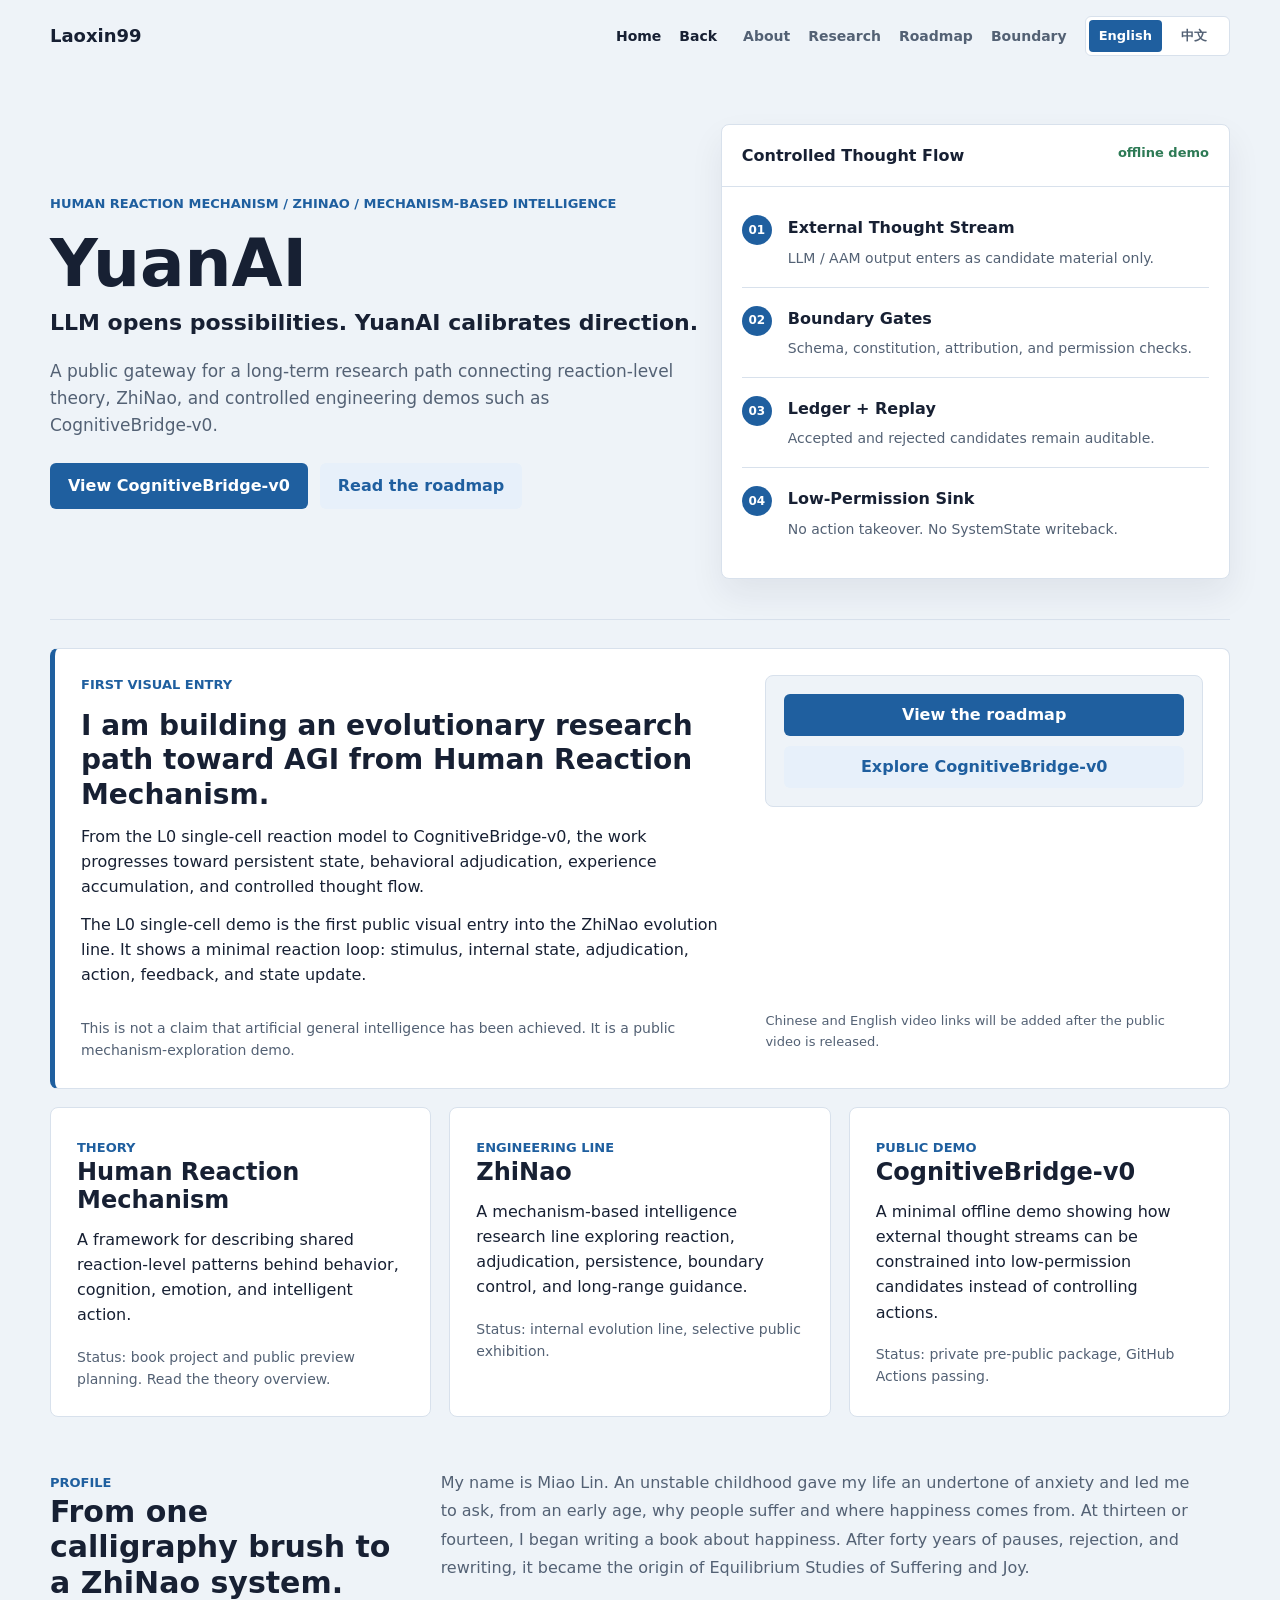
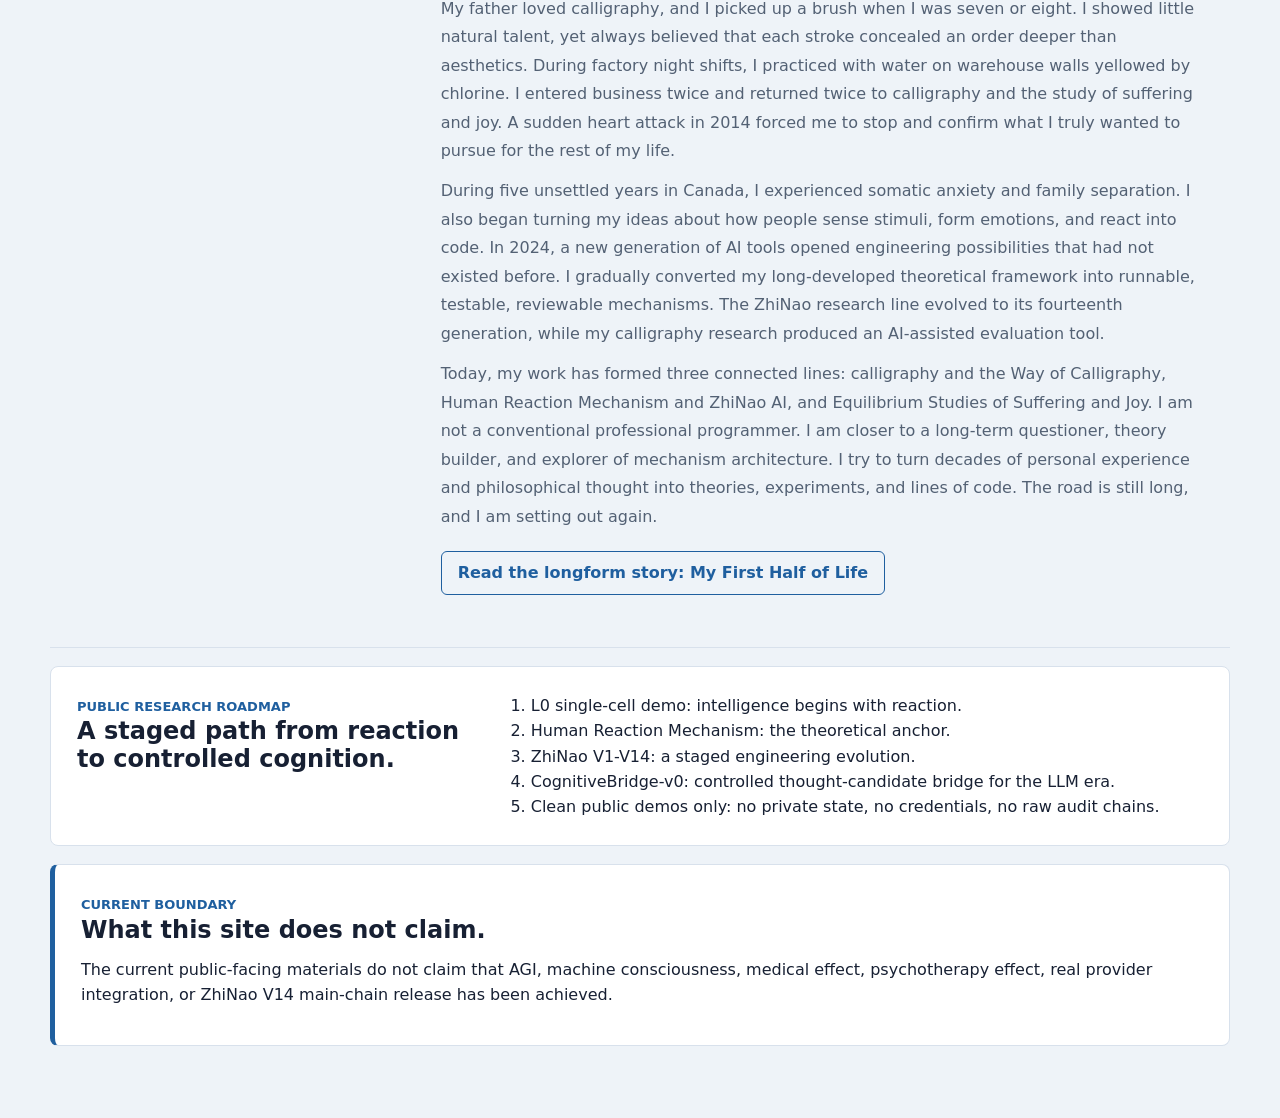
==== index.html @ a32c02a3 "Place home and back first in navigation" ====
<!doctype html>
<html lang="en">
<head>
  <meta charset="utf-8">
  <meta name="viewport" content="width=device-width, initial-scale=1">
  <title>Laoxin99 | Human Reaction Mechanism and ZhiNao</title>
  <meta name="description" content="A personal research gateway for Human Reaction Mechanism, ZhiNao, and mechanism-based intelligence.">
  <link rel="stylesheet" href="styles.css?v=20260803-3">
</head>
<body>
  <header class="site-header">
    <a class="brand" href="/">Laoxin99</a>
    <div class="header-tools">
      <div class="page-controls" aria-label="Page navigation">
        <a href="index.html">Home</a>
        <button type="button" onclick="if (history.length > 1) { history.back(); } else { location.href='index.html'; }">Back</button>
      </div>
      <nav aria-label="Primary navigation">
        <a href="#about">About</a>
        <a href="#research">Research</a>
        <a href="#roadmap">Roadmap</a>
        <a href="#boundary">Boundary</a>
      </nav>
      <div class="language-switch" aria-label="Language">
        <a href="index.html" lang="en" aria-current="true">English</a>
        <a href="index-zh.html" lang="zh-CN">中文</a>
      </div>
    </div>
  </header>

  <main>
    <section class="hero">
      <div class="hero-copy">
        <p class="eyebrow">Human Reaction Mechanism / ZhiNao / Mechanism-Based Intelligence</p>
        <h1 class="brand-title">YuanAI</h1>
        <p class="brand-tagline">LLM opens possibilities. YuanAI calibrates direction.</p>
        <p class="lead">
          A public gateway for a long-term research path connecting reaction-level theory,
          ZhiNao, and controlled engineering demos such as CognitiveBridge-v0.
        </p>
        <div class="actions">
          <a class="primary-action" href="https://github.com/laoxin99/cognitive-bridge-v0">View CognitiveBridge-v0</a>
          <a class="secondary-action" href="#roadmap">Read the roadmap</a>
        </div>
      </div>

      <aside class="trace-card" aria-label="Mechanism flow preview">
        <div class="trace-header">
          <span>Controlled Thought Flow</span>
          <span class="status-dot">offline demo</span>
        </div>
        <div class="flow">
          <div class="flow-item">
            <span class="step">01</span>
            <strong>External Thought Stream</strong>
            <p>LLM / AAM output enters as candidate material only.</p>
          </div>
          <div class="flow-item">
            <span class="step">02</span>
            <strong>Boundary Gates</strong>
            <p>Schema, constitution, attribution, and permission checks.</p>
          </div>
          <div class="flow-item">
            <span class="step">03</span>
            <strong>Ledger + Replay</strong>
            <p>Accepted and rejected candidates remain auditable.</p>
          </div>
          <div class="flow-item final">
            <span class="step">04</span>
            <strong>Low-Permission Sink</strong>
            <p>No action takeover. No SystemState writeback.</p>
          </div>
        </div>
      </aside>
    </section>

    <section id="research" class="research-grid" aria-label="Research areas">
      <article class="l0-entry">
        <span class="label">First Visual Entry</span>
        <h2>I am building an evolutionary research path toward AGI from Human Reaction Mechanism.</h2>
        <p>
          From the L0 single-cell reaction model to CognitiveBridge-v0, the work progresses
          toward persistent state, behavioral adjudication, experience accumulation, and controlled thought flow.
        </p>
        <p>
          The L0 single-cell demo is the first public visual entry into the ZhiNao evolution line.
          It shows a minimal reaction loop: stimulus, internal state, adjudication, action, feedback, and state update.
        </p>
        <p class="status">
          This is not a claim that artificial general intelligence has been achieved. It is a public mechanism-exploration demo.
        </p>
        <div class="mini-actions">
          <a href="#roadmap">View the roadmap</a>
          <a href="https://github.com/laoxin99/cognitive-bridge-v0">Explore CognitiveBridge-v0</a>
        </div>
        <p class="video-note">Chinese and English video links will be added after the public video is released.</p>
      </article>

      <article class="linked-panel">
        <a class="panel-link" href="human-reaction-mechanism.html" aria-label="Read more about Human Reaction Mechanism"></a>
        <span class="label">Theory</span>
        <h2>Human Reaction Mechanism</h2>
        <p>
          A framework for describing shared reaction-level patterns behind behavior,
          cognition, emotion, and intelligent action.
        </p>
        <p class="status">Status: book project and public preview planning. Read the theory overview.</p>
      </article>

      <article>
        <span class="label">Engineering Line</span>
        <h2>ZhiNao</h2>
        <p>
          A mechanism-based intelligence research line exploring reaction,
          adjudication, persistence, boundary control, and long-range guidance.
        </p>
        <p class="status">Status: internal evolution line, selective public exhibition.</p>
      </article>

      <article>
        <span class="label">Public Demo</span>
        <h2>CognitiveBridge-v0</h2>
        <p>
          A minimal offline demo showing how external thought streams can be constrained
          into low-permission candidates instead of controlling actions.
        </p>
        <p class="status">Status: private pre-public package, GitHub Actions passing.</p>
      </article>
    </section>

    <section id="about" class="about-section" aria-labelledby="about-title">
      <div class="about-heading">
        <span class="label">Profile</span>
        <h2 id="about-title">From one calligraphy brush to a ZhiNao system.</h2>
      </div>
      <div class="about-copy">
        <p>
          My name is Miao Lin. An unstable childhood gave my life an undertone of anxiety and led me to ask, from an early age, why people suffer and where happiness comes from. At thirteen or fourteen, I began writing a book about happiness. After forty years of pauses, rejection, and rewriting, it became the origin of Equilibrium Studies of Suffering and Joy.
        </p>
        <p>
          My father loved calligraphy, and I picked up a brush when I was seven or eight. I showed little natural talent, yet always believed that each stroke concealed an order deeper than aesthetics. During factory night shifts, I practiced with water on warehouse walls yellowed by chlorine. I entered business twice and returned twice to calligraphy and the study of suffering and joy. A sudden heart attack in 2014 forced me to stop and confirm what I truly wanted to pursue for the rest of my life.
        </p>
        <p>
          During five unsettled years in Canada, I experienced somatic anxiety and family separation. I also began turning my ideas about how people sense stimuli, form emotions, and react into code. In 2024, a new generation of AI tools opened engineering possibilities that had not existed before. I gradually converted my long-developed theoretical framework into runnable, testable, reviewable mechanisms. The ZhiNao research line evolved to its fourteenth generation, while my calligraphy research produced an AI-assisted evaluation tool.
        </p>
        <p>
          Today, my work has formed three connected lines: calligraphy and the Way of Calligraphy, Human Reaction Mechanism and ZhiNao AI, and Equilibrium Studies of Suffering and Joy. I am not a conventional professional programmer. I am closer to a long-term questioner, theory builder, and explorer of mechanism architecture. I try to turn decades of personal experience and philosophical thought into theories, experiments, and lines of code. The road is still long, and I am setting out again.
        </p>
        <a class="story-link" href="my-first-half-life.html">Read the longform story: My First Half of Life</a>
      </div>
    </section>

    <section id="roadmap" class="section-panel roadmap">
      <div>
        <span class="label">Public Research Roadmap</span>
        <h2>A staged path from reaction to controlled cognition.</h2>
      </div>
      <ol>
        <li>L0 single-cell demo: intelligence begins with reaction.</li>
        <li>Human Reaction Mechanism: the theoretical anchor.</li>
        <li>ZhiNao V1-V14: a staged engineering evolution.</li>
        <li>CognitiveBridge-v0: controlled thought-candidate bridge for the LLM era.</li>
        <li>Clean public demos only: no private state, no credentials, no raw audit chains.</li>
      </ol>
    </section>

    <section id="boundary" class="section-panel boundary">
      <span class="label">Current Boundary</span>
      <h2>What this site does not claim.</h2>
      <p>
        The current public-facing materials do not claim that AGI, machine consciousness,
        medical effect, psychotherapy effect, real provider integration, or ZhiNao V14
        main-chain release has been achieved.
      </p>
    </section>
  </main>
</body>
</html>
---- styles.css ----
:root {
  --ink: #172033;
  --muted: #536174;
  --soft: #eef3f8;
  --line: #d8e1ec;
  --panel: #ffffff;
  --accent: #1f5f9f;
  --accent-soft: #e7f0fa;
  --success: #2d7a55;
}

* {
  box-sizing: border-box;
}

body {
  margin: 0;
  font-family: Inter, ui-sans-serif, system-ui, -apple-system, BlinkMacSystemFont, "Segoe UI", sans-serif;
  color: var(--ink);
  background: var(--soft);
  line-height: 1.58;
  -webkit-font-smoothing: antialiased;
  text-rendering: optimizeLegibility;
}

a {
  color: inherit;
}

.site-header {
  width: min(1180px, calc(100% - 48px));
  min-height: 72px;
  margin: 0 auto;
  display: flex;
  align-items: center;
  justify-content: space-between;
  gap: 24px;
}

.brand {
  font-size: 18px;
  font-weight: 800;
  color: var(--ink);
  text-decoration: none;
}

nav {
  display: flex;
  align-items: center;
  gap: 18px;
}

nav a {
  color: var(--muted);
  font-size: 14px;
  font-weight: 700;
  text-decoration: none;
}

.header-tools {
  display: flex;
  align-items: center;
  gap: 18px;
}

.language-switch {
  display: inline-flex;
  align-items: center;
  padding: 3px;
  border: 1px solid var(--line);
  border-radius: 6px;
  background: var(--panel);
}

.language-switch a {
  min-width: 64px;
  padding: 6px 10px;
  border-radius: 4px;
  color: var(--muted);
  font-size: 13px;
  font-weight: 800;
  text-align: center;
  text-decoration: none;
}

.language-switch a[aria-current="true"] {
  color: #ffffff;
  background: var(--accent);
}

.page-controls {
  display: inline-flex;
  align-items: center;
  gap: 2px;
  white-space: nowrap;
}

.page-controls a,
.page-controls button {
  appearance: none;
  padding: 6px 8px;
  border: 0;
  border-radius: 4px;
  color: var(--ink);
  background: transparent;
  font: inherit;
  font-size: 14px;
  font-weight: 800;
  line-height: 1.2;
  text-decoration: none;
  cursor: pointer;
}

.page-controls a:hover,
.page-controls button:hover {
  color: var(--accent);
  background: var(--accent-soft);
}

main {
  width: min(1180px, calc(100% - 48px));
  margin: 0 auto;
  padding: 28px 0 72px;
}

.hero {
  display: grid;
  grid-template-columns: minmax(0, 0.96fr) minmax(360px, 0.78fr);
  gap: 44px;
  align-items: center;
  min-height: 430px;
  padding: 24px 0 40px;
  border-bottom: 1px solid var(--line);
}

.eyebrow,
.label {
  margin: 0 0 14px;
  color: var(--accent);
  font-size: 13px;
  font-weight: 800;
  letter-spacing: 0;
  text-transform: uppercase;
}

h1 {
  max-width: 620px;
  margin: 0;
  font-size: clamp(34px, 3.8vw, 44px);
  line-height: 1.12;
  letter-spacing: 0;
  font-weight: 760;
}

.brand-title {
  max-width: none;
  font-size: 66px;
  line-height: 1.06;
}

.brand-tagline {
  margin: 10px 0 0;
  color: var(--ink);
  font-size: 22px;
  font-weight: 800;
  line-height: 1.35;
  white-space: nowrap;
}

.lead {
  max-width: 640px;
  margin: 20px 0 0;
  color: var(--muted);
  font-size: 17px;
}

.actions {
  display: flex;
  flex-wrap: wrap;
  gap: 12px;
  margin-top: 24px;
}

.actions a {
  display: inline-flex;
  align-items: center;
  justify-content: center;
  min-height: 46px;
  padding: 0 18px;
  border-radius: 6px;
  font-weight: 800;
  text-decoration: none;
}

.primary-action {
  color: #ffffff;
  background: var(--accent);
}

.secondary-action {
  color: var(--accent);
  background: var(--accent-soft);
}

.trace-card {
  background: var(--panel);
  border: 1px solid var(--line);
  border-radius: 8px;
  box-shadow: 0 16px 34px rgba(23, 32, 51, 0.07);
  overflow: hidden;
}

.trace-header {
  display: flex;
  justify-content: space-between;
  gap: 16px;
  padding: 18px 20px;
  border-bottom: 1px solid var(--line);
  color: var(--ink);
  font-weight: 800;
}

.status-dot {
  color: var(--success);
  font-size: 13px;
  font-weight: 800;
}

.flow {
  padding: 10px 20px 20px;
}

.flow-item {
  position: relative;
  padding: 18px 0 18px 46px;
  border-bottom: 1px solid var(--line);
}

.flow-item.final {
  border-bottom: 0;
}

.step {
  position: absolute;
  left: 0;
  top: 18px;
  width: 30px;
  height: 30px;
  display: inline-flex;
  align-items: center;
  justify-content: center;
  border-radius: 50%;
  color: #ffffff;
  background: var(--accent);
  font-size: 12px;
  font-weight: 900;
}

.flow strong {
  display: block;
  font-size: 16px;
}

.flow p {
  margin: 6px 0 0;
  color: var(--muted);
  font-size: 14px;
}

.research-grid {
  display: grid;
  grid-template-columns: repeat(3, minmax(0, 1fr));
  gap: 18px;
  margin-top: 28px;
}

article,
.section-panel {
  position: relative;
  background: var(--panel);
  border: 1px solid var(--line);
  border-radius: 8px;
  padding: 26px;
}

.l0-entry {
  grid-column: 1 / -1;
  display: grid;
  grid-template-columns: minmax(0, 1.2fr) minmax(260px, 0.8fr);
  column-gap: 28px;
  align-items: start;
  border-left: 5px solid var(--accent);
}

.l0-entry h2 {
  max-width: 700px;
  font-size: clamp(23px, 2.2vw, 28px);
  line-height: 1.22;
}

.l0-entry p {
  max-width: 720px;
}

.l0-entry .status {
  grid-column: 1;
}

.mini-actions {
  grid-column: 2;
  grid-row: 1 / span 3;
  display: flex;
  flex-direction: column;
  gap: 10px;
  padding: 18px;
  border: 1px solid var(--line);
  border-radius: 8px;
  background: var(--soft);
}

.mini-actions a {
  display: inline-flex;
  align-items: center;
  justify-content: center;
  min-height: 42px;
  padding: 0 14px;
  border-radius: 6px;
  color: #ffffff;
  background: var(--accent);
  font-weight: 800;
  text-decoration: none;
}

.mini-actions a + a {
  color: var(--accent);
  background: var(--accent-soft);
}

.video-note {
  grid-column: 2;
  margin: 12px 0 0;
  color: var(--muted);
  font-size: 13px;
}

.linked-panel {
  transition: border-color 160ms ease, transform 160ms ease, box-shadow 160ms ease;
}

.linked-panel:hover {
  border-color: rgba(31, 95, 159, 0.44);
  box-shadow: 0 12px 28px rgba(23, 32, 51, 0.08);
  transform: translateY(-2px);
}

.panel-link {
  position: absolute;
  inset: 0;
  border-radius: 8px;
  text-decoration: none;
}

h2 {
  margin: 0 0 12px;
  font-size: 24px;
  line-height: 1.16;
  letter-spacing: 0;
  font-weight: 760;
}

p {
  margin: 0 0 12px;
}

.status {
  margin: 18px 0 0;
  color: var(--muted);
  font-size: 14px;
}

.section-panel {
  margin-top: 18px;
}

.roadmap {
  display: grid;
  grid-template-columns: minmax(260px, 0.74fr) minmax(0, 1.26fr);
  gap: 24px;
  align-items: start;
}

ol {
  margin: 0;
  padding-left: 22px;
}

.boundary {
  border-left: 5px solid var(--accent);
}

.detail-hero {
  max-width: 880px;
  padding: 58px 0 40px;
  border-bottom: 1px solid var(--line);
}

.split-detail {
  max-width: none;
  display: grid;
  grid-template-columns: minmax(0, 1fr) minmax(320px, 0.48fr);
  gap: 28px;
  align-items: end;
}

.detail-hero h1 {
  font-size: clamp(34px, 4vw, 48px);
  line-height: 1.08;
}

.publication-card {
  background: var(--panel);
  border: 1px solid var(--line);
  border-radius: 8px;
  padding: 24px;
  box-shadow: 0 16px 34px rgba(23, 32, 51, 0.07);
}

.publication-card p {
  color: var(--muted);
}

.publication-card p:last-child {
  margin-bottom: 0;
}

.detail-layout {
  display: grid;
  grid-template-columns: minmax(0, 1fr) minmax(300px, 0.62fr);
  gap: 18px;
  margin-top: 28px;
}

.detail-layout > .section-panel:first-child {
  grid-column: 1 / -1;
}

.detail-layout.compact > .section-panel:first-child {
  grid-column: auto;
}

.clean-list {
  margin: 0;
  padding-left: 20px;
}

.clean-list li + li {
  margin-top: 8px;
}

.theorem-strip,
.book-structure {
  margin-top: 18px;
}

.thesis-grid {
  display: grid;
  grid-template-columns: repeat(4, minmax(0, 1fr));
  gap: 16px;
}

.thesis-grid h3 {
  margin: 0 0 8px;
  font-size: 18px;
  line-height: 1.22;
}

.thesis-grid p {
  color: var(--muted);
  font-size: 14px;
}

.structure-list {
  display: grid;
  grid-template-columns: repeat(5, minmax(0, 1fr));
  gap: 12px;
  padding: 0;
  list-style: none;
  counter-reset: structure;
}

.structure-list li {
  min-height: 170px;
  padding: 18px;
  border: 1px solid var(--line);
  border-radius: 8px;
  background: var(--soft);
  counter-increment: structure;
}

.structure-list li::before {
  content: "0" counter(structure);
  display: inline-flex;
  align-items: center;
  justify-content: center;
  width: 32px;
  height: 32px;
  margin-bottom: 12px;
  border-radius: 50%;
  color: #ffffff;
  background: var(--accent);
  font-size: 12px;
  font-weight: 900;
}

.structure-list strong {
  display: block;
  margin-bottom: 6px;
}

.toc-preview {
  margin-top: 18px;
}

.toc-preview details {
  border-top: 1px solid var(--line);
  padding: 14px 0;
}

.toc-preview details:first-of-type {
  margin-top: 14px;
}

.toc-preview summary {
  cursor: pointer;
  color: var(--ink);
  font-weight: 850;
}

.toc-list {
  margin: 12px 0 0;
  padding-left: 22px;
  color: var(--muted);
}

.toc-list li + li {
  margin-top: 6px;
}

.toc-note {
  display: block;
  margin-top: 4px;
  color: var(--muted);
  font-size: 14px;
  line-height: 1.48;
}

.link-strip {
  display: flex;
  align-items: center;
  justify-content: space-between;
  gap: 20px;
}

.link-actions {
  display: flex;
  flex-wrap: wrap;
  gap: 12px;
}

@media (max-width: 900px) {
  .site-header {
    width: min(100% - 28px, 1180px);
  }

  nav {
    display: none;
  }

  .header-tools {
    gap: 8px;
  }

  .language-switch a {
    min-width: 54px;
    padding: 6px 8px;
  }

  main {
    width: min(100% - 28px, 1180px);
    padding: 16px 0 42px;
  }

  .hero,
  .roadmap {
    grid-template-columns: 1fr;
  }

  .hero {
    min-height: auto;
    gap: 24px;
    padding-top: 18px;
  }

  h1 {
    font-size: 34px;
  }

  .brand-title {
    font-size: 48px;
  }

  .brand-tagline {
    font-size: 13px;
  }

  .lead {
    font-size: 16px;
  }

  .research-grid {
    grid-template-columns: 1fr;
  }

  .l0-entry {
    grid-template-columns: 1fr;
  }

  .l0-entry .status,
  .mini-actions,
  .video-note {
    grid-column: auto;
    grid-row: auto;
  }

  .split-detail,
  .thesis-grid,
  .structure-list {
    grid-template-columns: 1fr;
  }

  .structure-list li {
    min-height: auto;
  }

  .detail-hero {
    padding: 32px 0 34px;
  }

  .detail-layout,
  .link-strip {
    grid-template-columns: 1fr;
    display: grid;
  }
}

/* Personal introduction and longform */
.about-section {
  display: grid;
  grid-template-columns: minmax(240px, 0.62fr) minmax(0, 1.38fr);
  gap: 36px;
  padding: 52px 0;
  border-bottom: 1px solid var(--line);
}

.about-heading h2 {
  max-width: 360px;
  font-size: 30px;
  line-height: 1.18;
}

.about-copy {
  max-width: 760px;
}

.about-copy p {
  color: var(--muted);
  font-size: 16px;
  line-height: 1.78;
}

.story-link {
  display: inline-flex;
  align-items: center;
  min-height: 44px;
  margin-top: 8px;
  padding: 0 16px;
  border: 1px solid var(--accent);
  border-radius: 6px;
  color: var(--accent);
  font-weight: 800;
  text-decoration: none;
}

.story-link:hover {
  color: #ffffff;
  background: var(--accent);
}

.story-page {
  width: min(100% - 48px, 1180px);
}

.story-hero {
  max-width: 860px;
  padding: 58px 0 36px;
  border-bottom: 1px solid var(--line);
}

.story-hero h1 {
  max-width: 760px;
  font-size: clamp(34px, 4.2vw, 48px);
  line-height: 1.08;
}

.story-intro {
  margin-top: 22px;
  color: var(--muted);
  font-size: 18px;
}

.longform {
  max-width: 780px;
  margin: 0 auto;
  padding: 54px 0 80px;
  border: 0;
  border-radius: 0;
  background: transparent;
}

.longform section + section {
  margin-top: 52px;
  padding-top: 48px;
  border-top: 1px solid var(--line);
}

.longform h2 {
  margin-bottom: 22px;
  font-size: 30px;
  line-height: 1.22;
}

.longform h3 {
  margin: 34px 0 14px;
  font-size: 21px;
}

.longform p {
  margin-bottom: 18px;
  font-family: "Noto Serif SC", "Songti SC", SimSun, serif;
  font-size: 18px;
  line-height: 1.95;
}

.longform blockquote {
  margin: 28px 0;
  padding: 18px 22px;
  border-left: 4px solid var(--accent);
  background: var(--accent-soft);
}

.longform blockquote p {
  margin: 0;
  font-family: inherit;
  font-weight: 800;
}

.question-lines {
  margin: 26px 0;
  padding: 22px;
  border: 1px solid var(--line);
  border-radius: 8px;
  background: var(--panel);
}

.question-lines p {
  margin: 0;
  font-family: inherit;
  font-weight: 800;
}

.question-lines p + p {
  margin-top: 6px;
}

@media (max-width: 900px) {
  .about-section {
    grid-template-columns: 1fr;
    gap: 22px;
    padding: 42px 0;
  }

  .about-heading h2 {
    font-size: 27px;
  }

  .about-copy p {
    font-size: 16px;
  }

  .story-page {
    width: min(100% - 28px, 1180px);
  }

  .story-hero {
    padding: 38px 0 28px;
  }

  .story-hero h1 {
    font-size: 34px;
  }

  .longform {
    padding: 36px 0 56px;
  }

  .longform section + section {
    margin-top: 38px;
    padding-top: 36px;
  }

  .longform h2 {
    font-size: 26px;
  }

  .longform p {
    font-size: 17px;
    line-height: 1.88;
  }
}
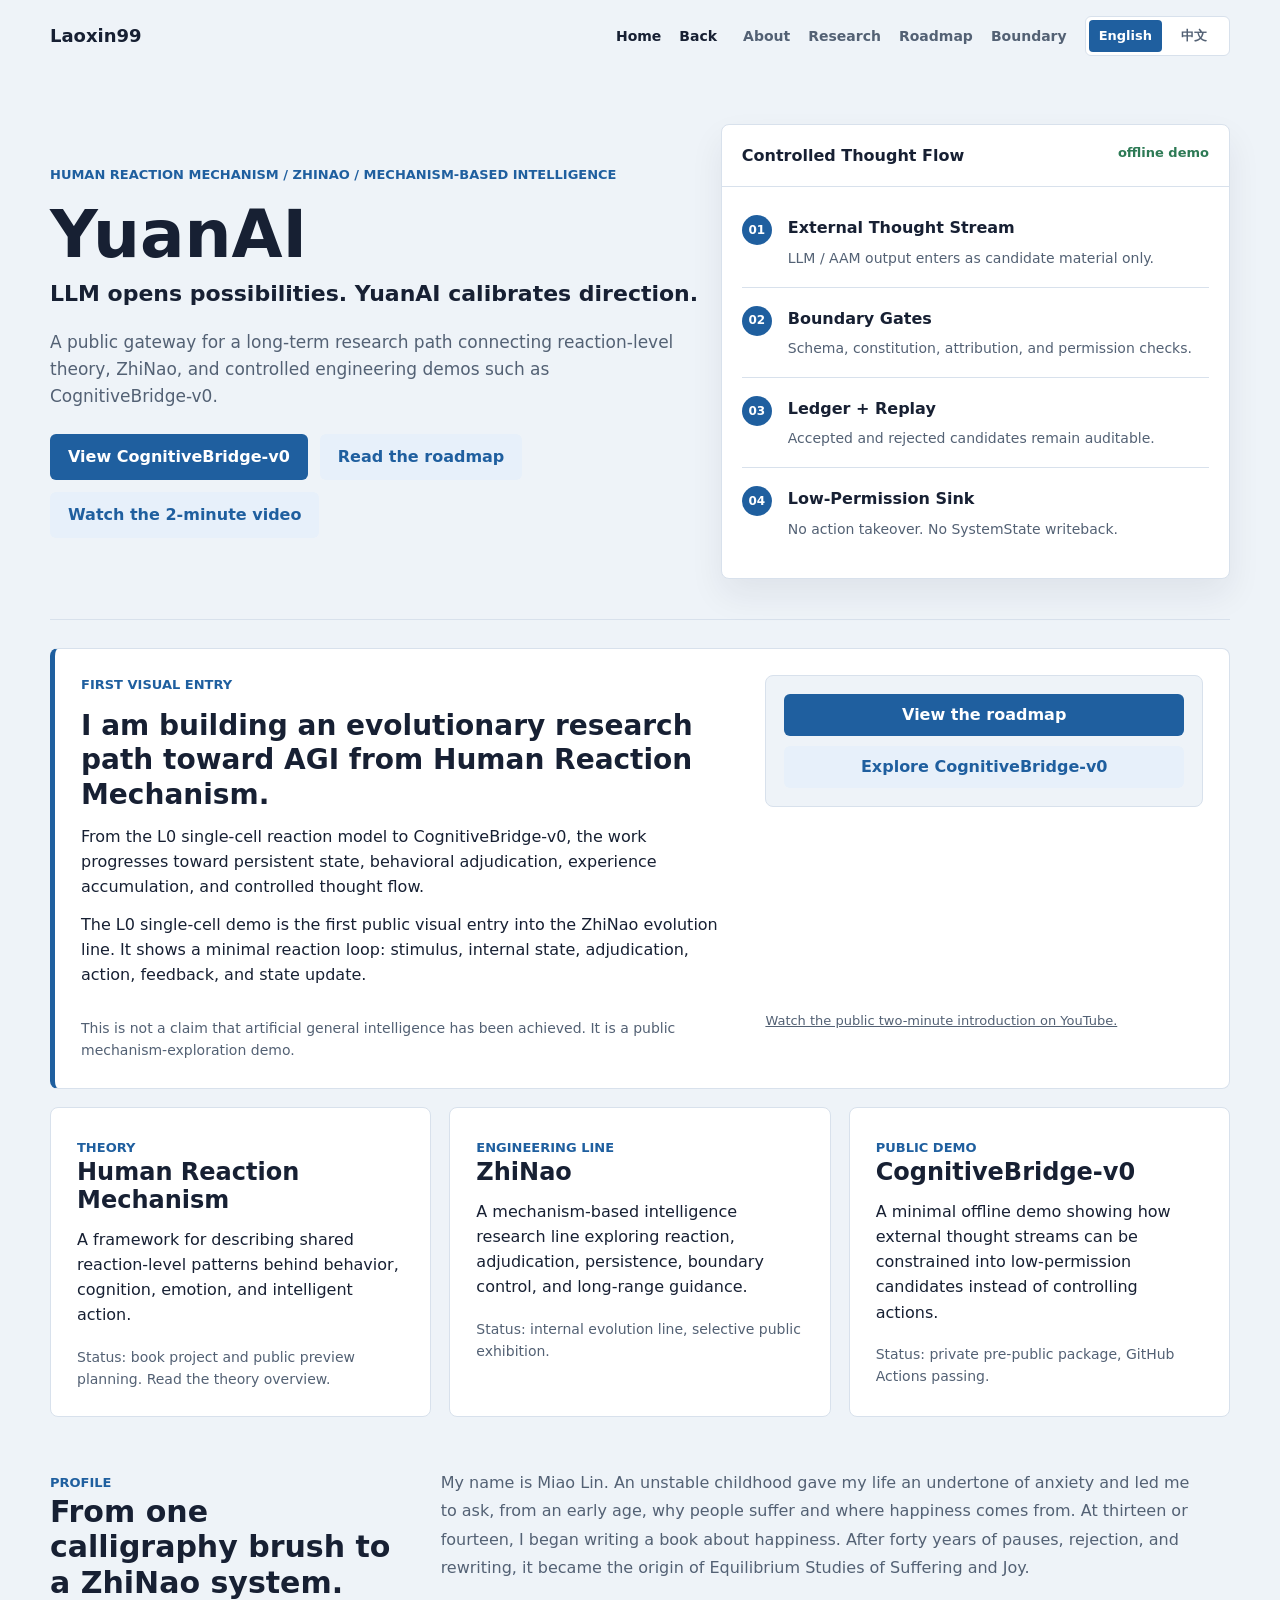
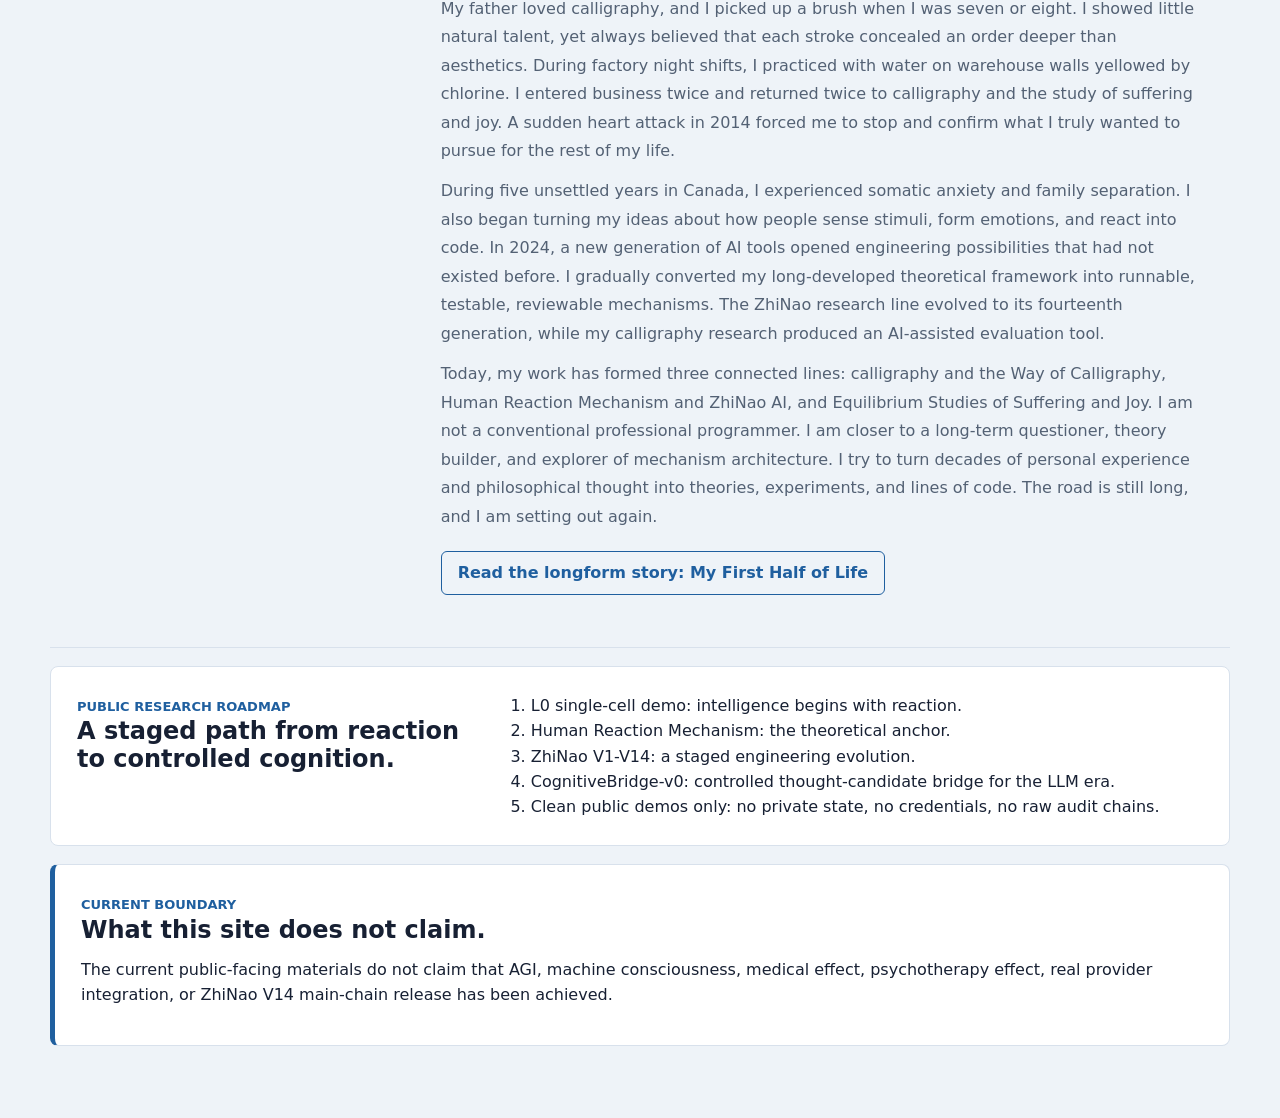
==== commit a2173c6a: "Add YouTube video entry to English homepage" ====
--- a/index.html
+++ b/index.html
@@ -38,10 +38,11 @@
           A public gateway for a long-term research path connecting reaction-level theory,
           ZhiNao, and controlled engineering demos such as CognitiveBridge-v0.
         </p>
-        <div class="actions">
-          <a class="primary-action" href="https://github.com/laoxin99/cognitive-bridge-v0">View CognitiveBridge-v0</a>
-          <a class="secondary-action" href="#roadmap">Read the roadmap</a>
-        </div>
+        <div class="actions">
+          <a class="primary-action" href="https://github.com/laoxin99/cognitive-bridge-v0-public">View CognitiveBridge-v0</a>
+          <a class="secondary-action" href="#roadmap">Read the roadmap</a>
+          <a class="secondary-action" href="https://youtu.be/4LL3pKtgA4Q" target="_blank" rel="noopener">Watch the 2-minute video</a>
+        </div>
       </div>
 
       <aside class="trace-card" aria-label="Mechanism flow preview">
@@ -91,9 +92,9 @@
         </p>
         <div class="mini-actions">
           <a href="#roadmap">View the roadmap</a>
-          <a href="https://github.com/laoxin99/cognitive-bridge-v0">Explore CognitiveBridge-v0</a>
+          <a href="https://github.com/laoxin99/cognitive-bridge-v0-public">Explore CognitiveBridge-v0</a>
         </div>
-        <p class="video-note">Chinese and English video links will be added after the public video is released.</p>
+        <p class="video-note"><a href="https://youtu.be/4LL3pKtgA4Q" target="_blank" rel="noopener">Watch the public two-minute introduction on YouTube.</a></p>
       </article>
 
       <article class="linked-panel">
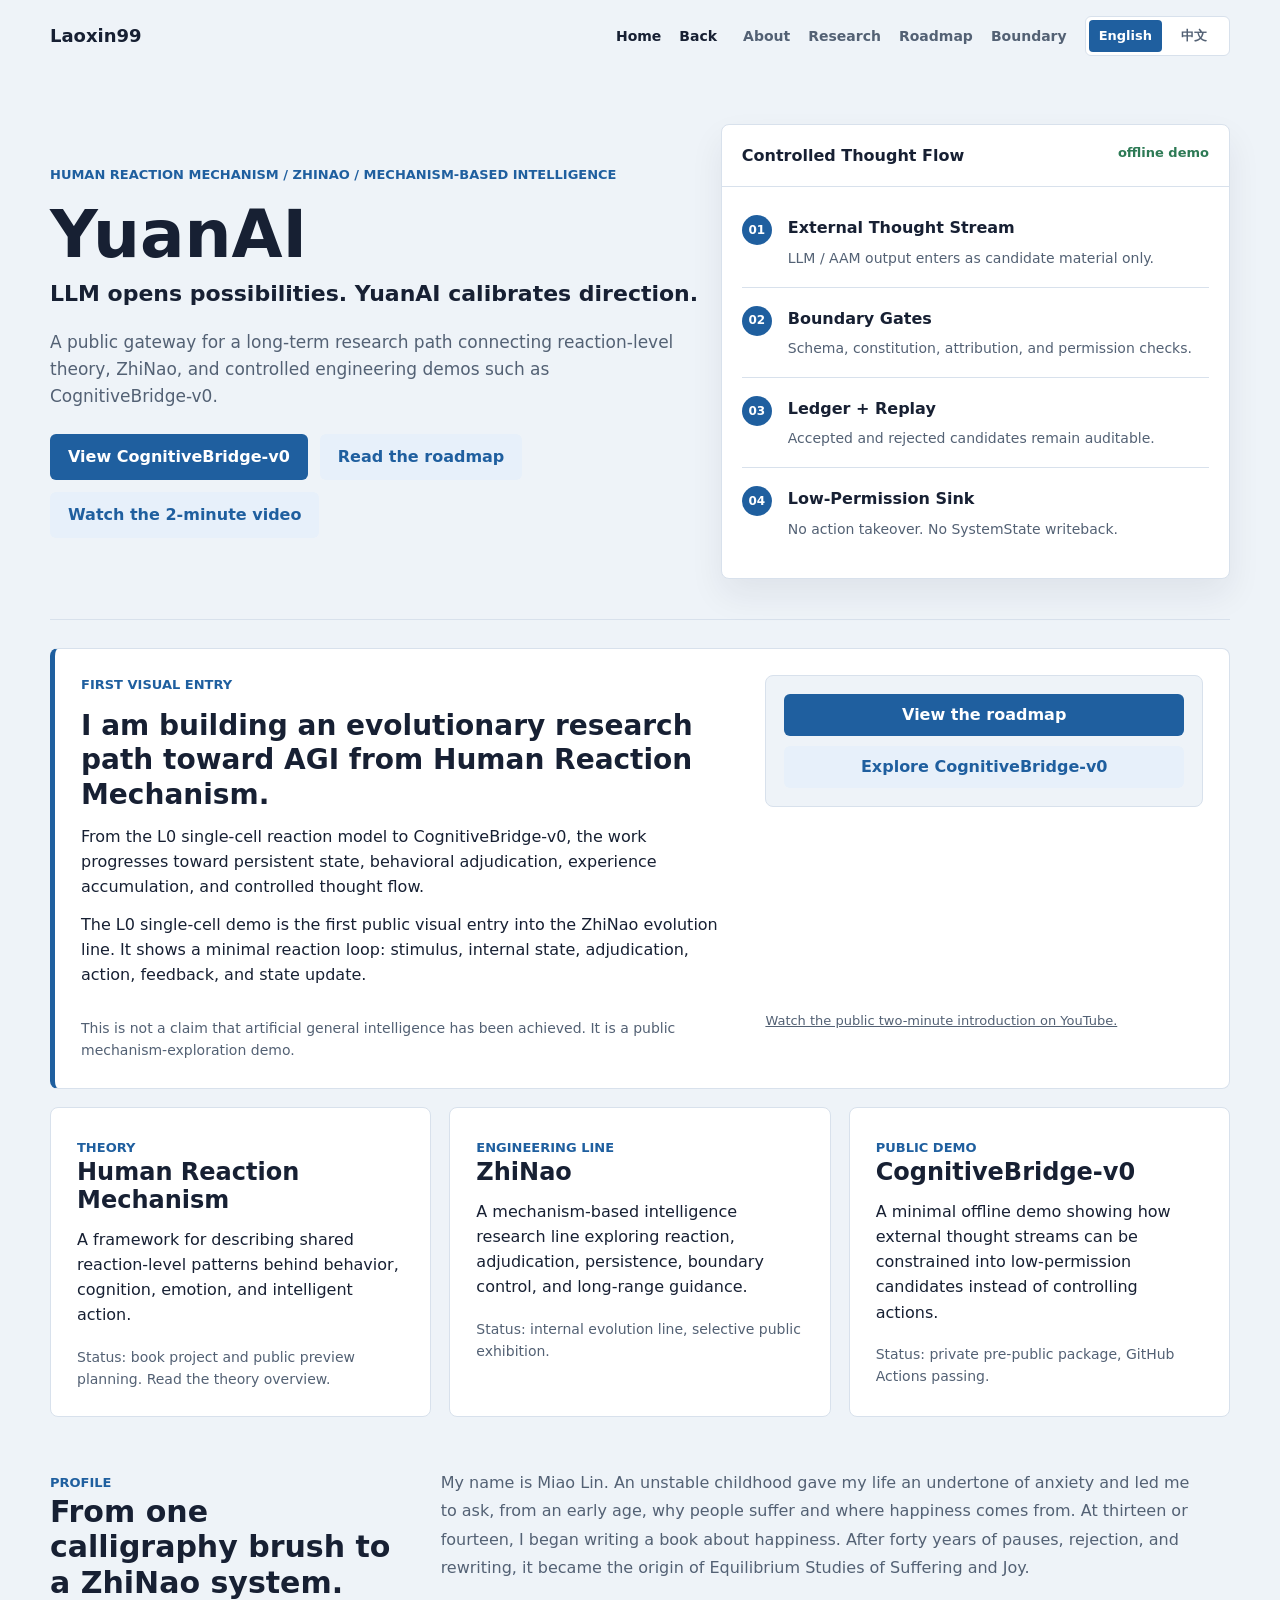
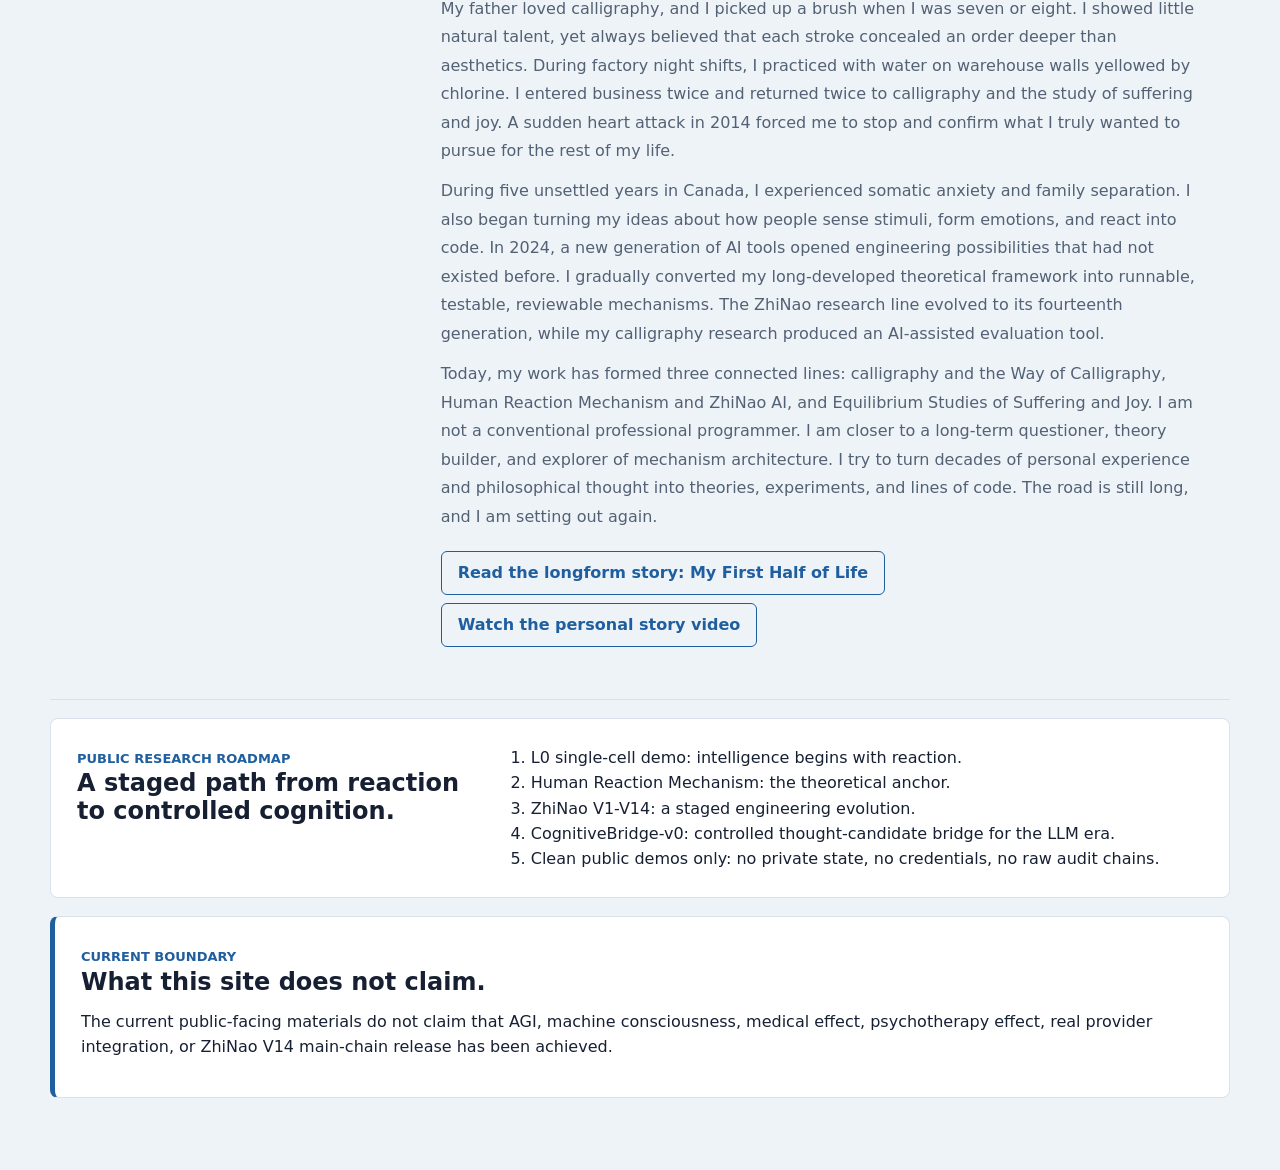
==== commit ce338da5: "Add personal story video to English homepage profile" ====
--- a/index.html
+++ b/index.html
@@ -146,9 +146,10 @@
         </p>
         <p>
           Today, my work has formed three connected lines: calligraphy and the Way of Calligraphy, Human Reaction Mechanism and ZhiNao AI, and Equilibrium Studies of Suffering and Joy. I am not a conventional professional programmer. I am closer to a long-term questioner, theory builder, and explorer of mechanism architecture. I try to turn decades of personal experience and philosophical thought into theories, experiments, and lines of code. The road is still long, and I am setting out again.
-        </p>
+        </p>
         <a class="story-link" href="my-first-half-life.html">Read the longform story: My First Half of Life</a>
-      </div>
+        <a class="story-link" href="https://youtu.be/RFLoA1-r97s" target="_blank" rel="noopener">Watch the personal story video</a>
+      </div>
     </section>
 
     <section id="roadmap" class="section-panel roadmap">
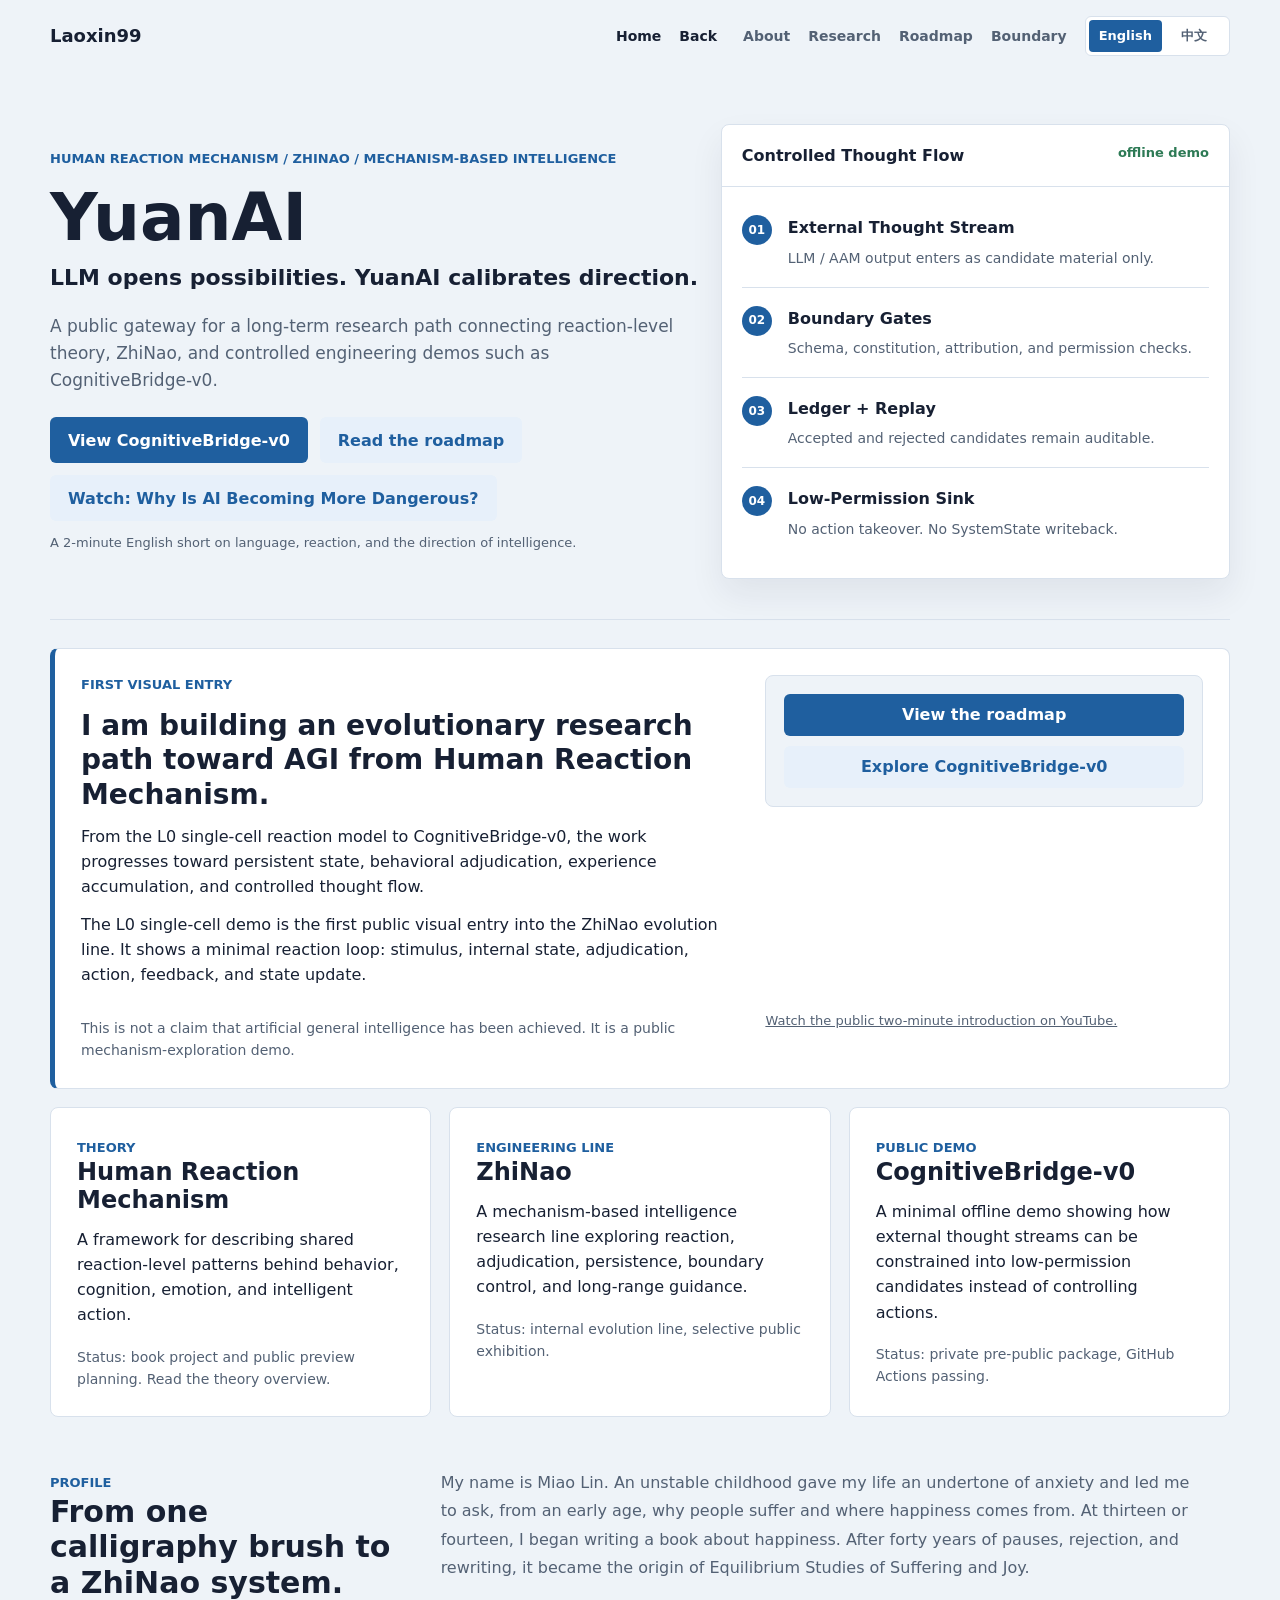
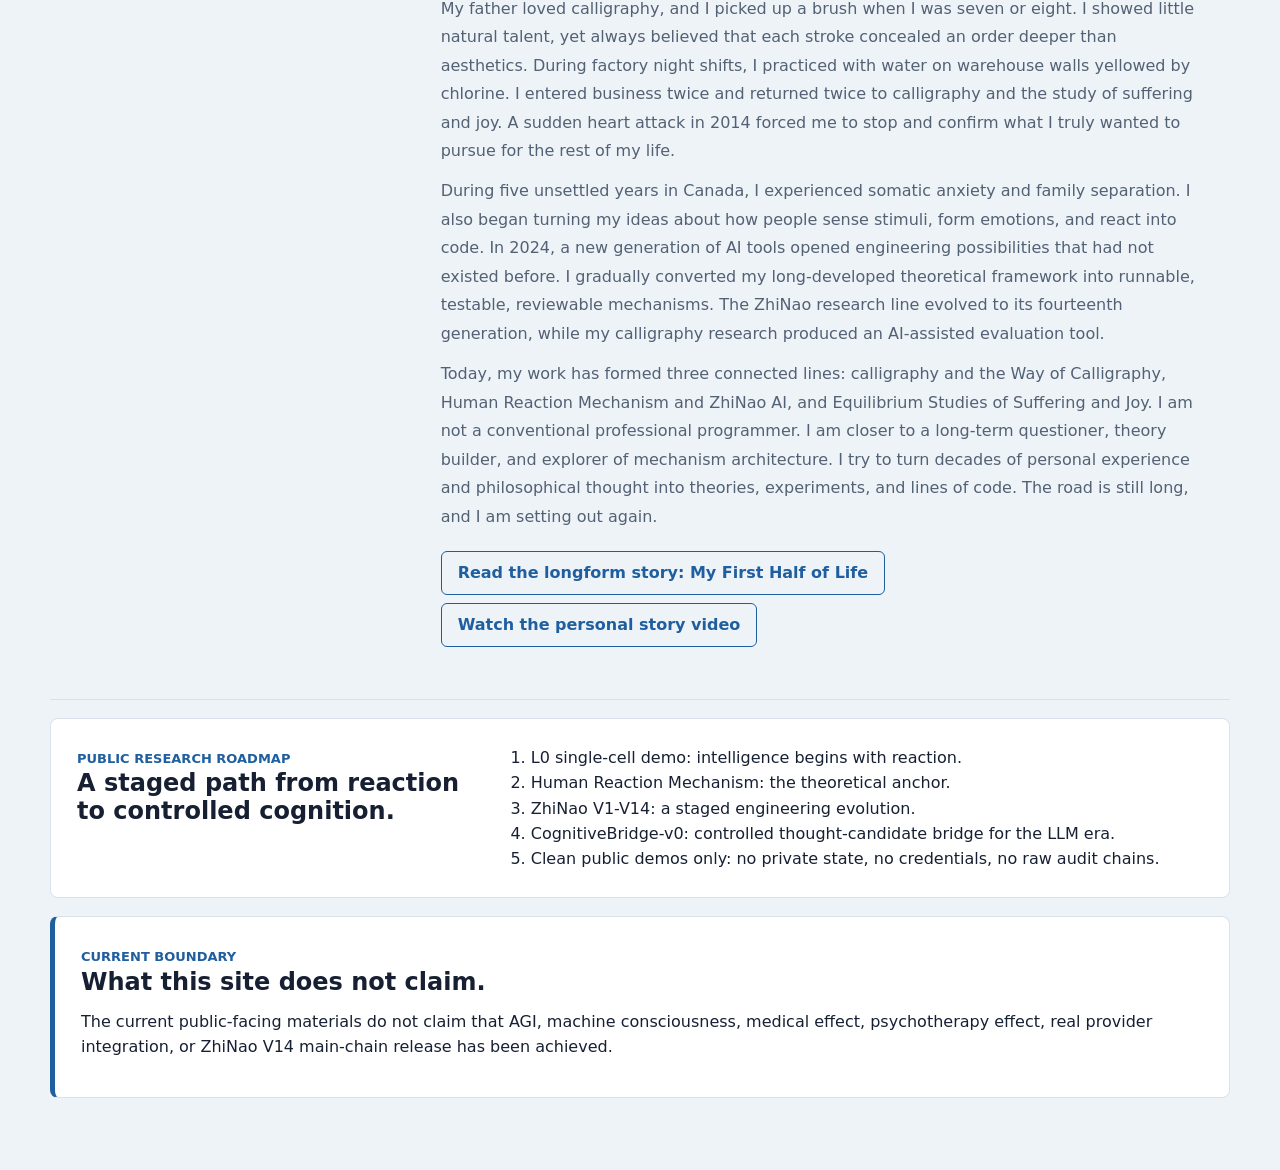
==== commit c9ecc2aa: "Clarify English homepage intro video entry" ====
--- a/index.html
+++ b/index.html
@@ -41,9 +41,10 @@
         <div class="actions">
           <a class="primary-action" href="https://github.com/laoxin99/cognitive-bridge-v0-public">View CognitiveBridge-v0</a>
           <a class="secondary-action" href="#roadmap">Read the roadmap</a>
-          <a class="secondary-action" href="https://youtu.be/4LL3pKtgA4Q" target="_blank" rel="noopener">Watch the 2-minute video</a>
+          <a class="secondary-action" href="https://youtu.be/4LL3pKtgA4Q" target="_blank" rel="noopener">Watch: Why Is AI Becoming More Dangerous?</a>
         </div>
-      </div>
+        <p class="video-note">A 2-minute English short on language, reaction, and the direction of intelligence.</p>
+      </div>
 
       <aside class="trace-card" aria-label="Mechanism flow preview">
         <div class="trace-header">
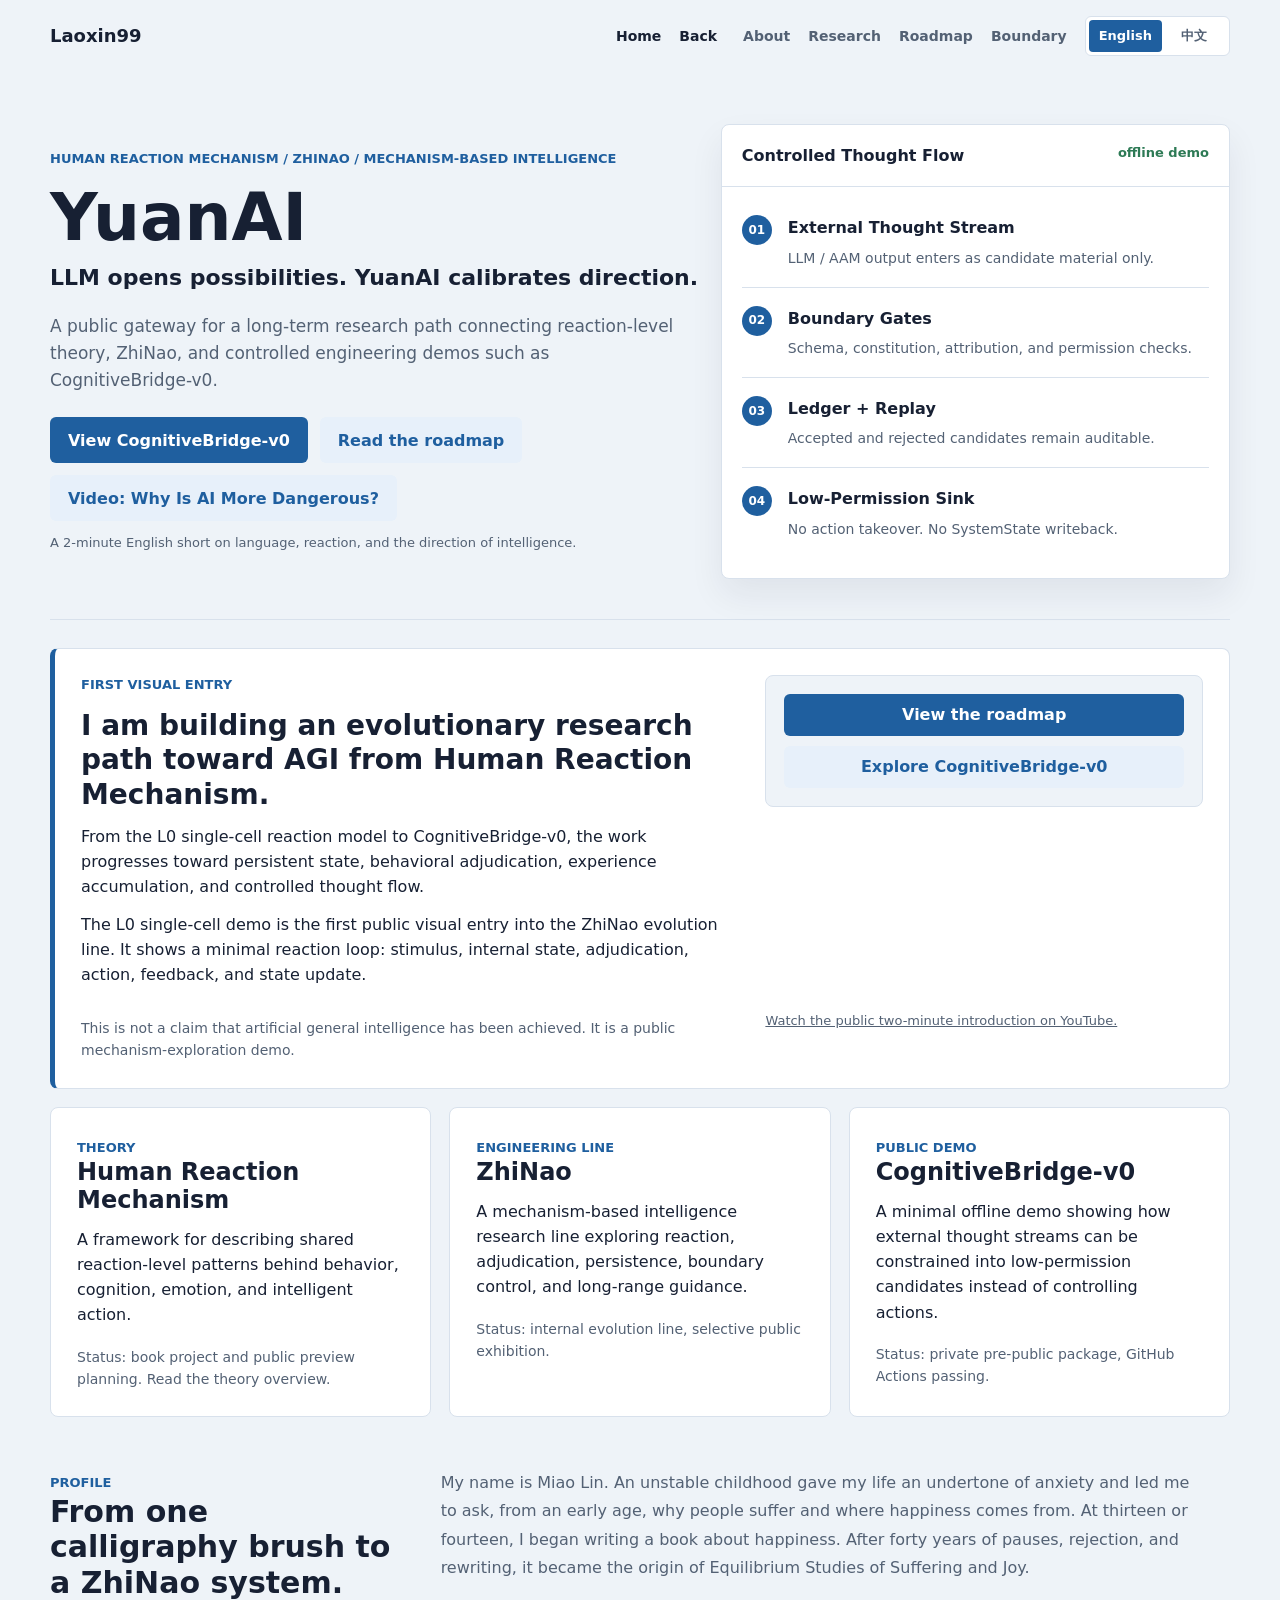
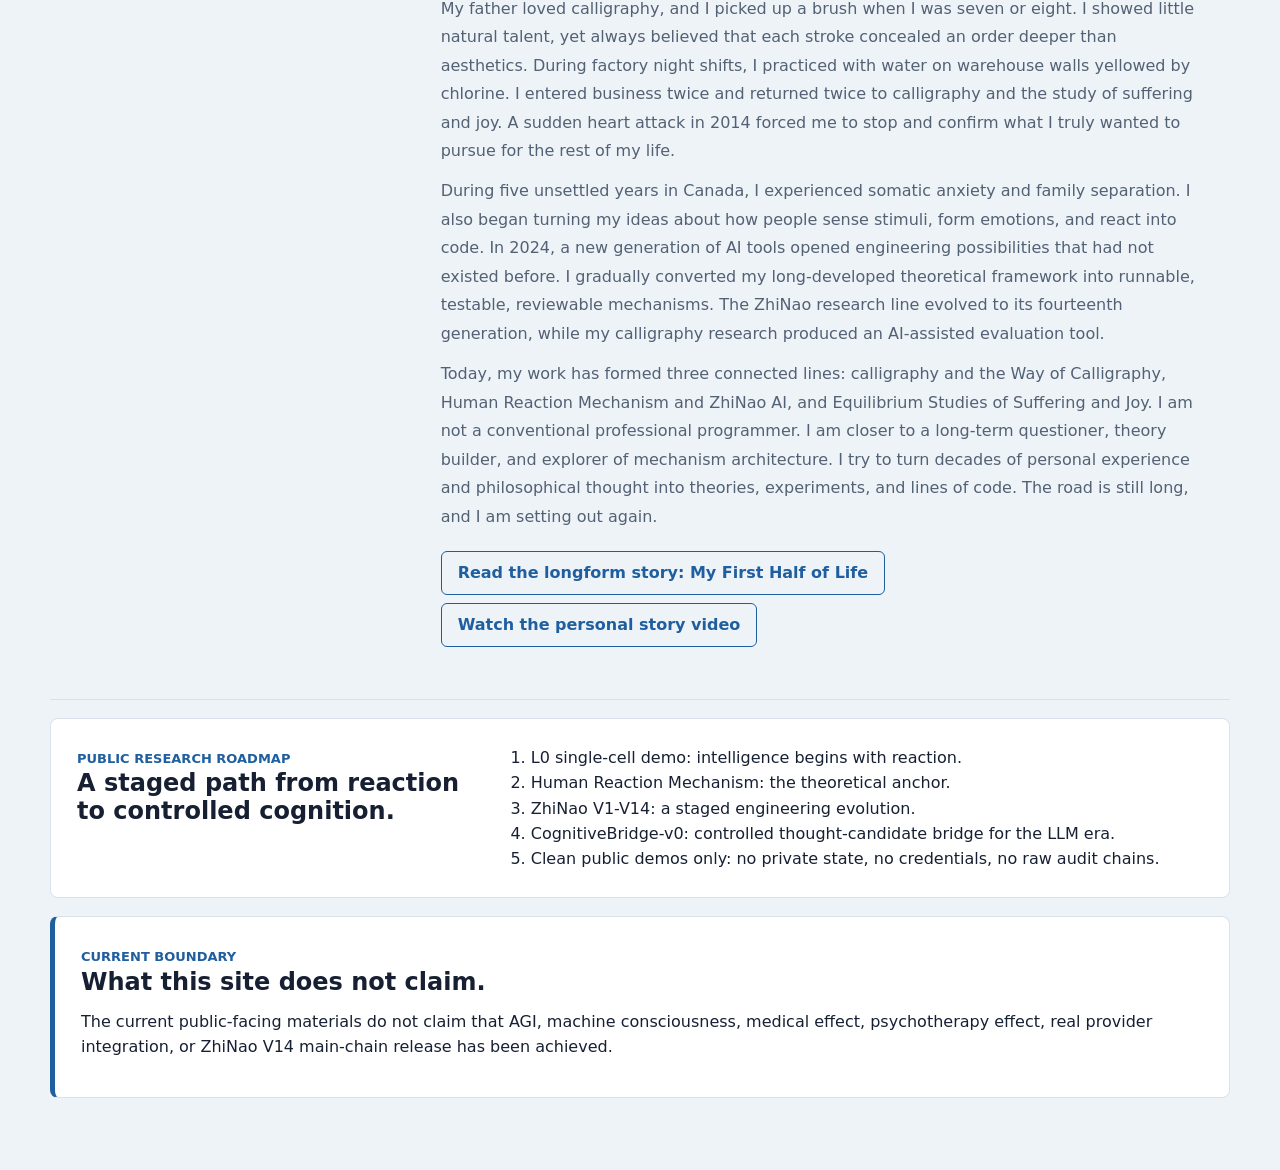
==== commit a5d97f38: "Use concise English intro video title" ====
--- a/index.html
+++ b/index.html
@@ -41,7 +41,7 @@
         <div class="actions">
           <a class="primary-action" href="https://github.com/laoxin99/cognitive-bridge-v0-public">View CognitiveBridge-v0</a>
           <a class="secondary-action" href="#roadmap">Read the roadmap</a>
-          <a class="secondary-action" href="https://youtu.be/4LL3pKtgA4Q" target="_blank" rel="noopener">Watch: Why Is AI Becoming More Dangerous?</a>
+          <a class="secondary-action" href="https://youtu.be/4LL3pKtgA4Q" target="_blank" rel="noopener">Video: Why Is AI More Dangerous?</a>
         </div>
         <p class="video-note">A 2-minute English short on language, reaction, and the direction of intelligence.</p>
       </div>
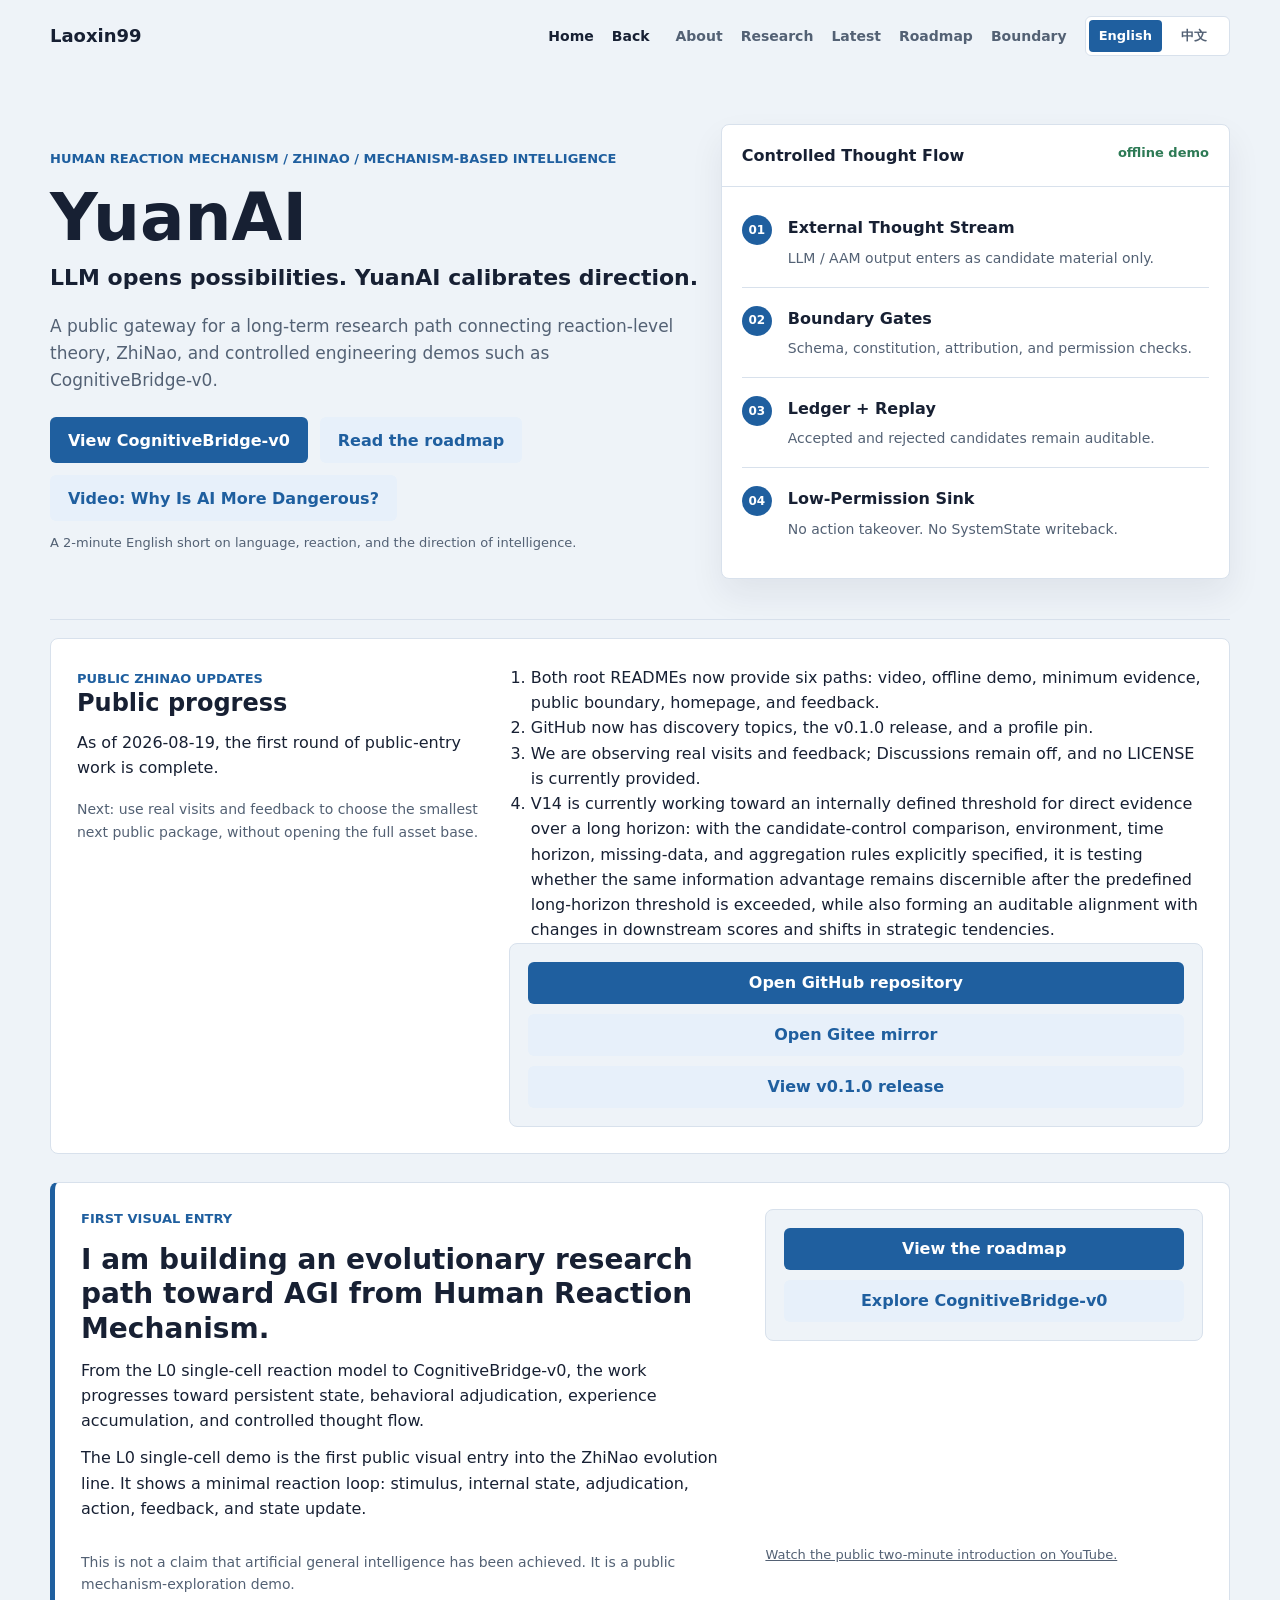
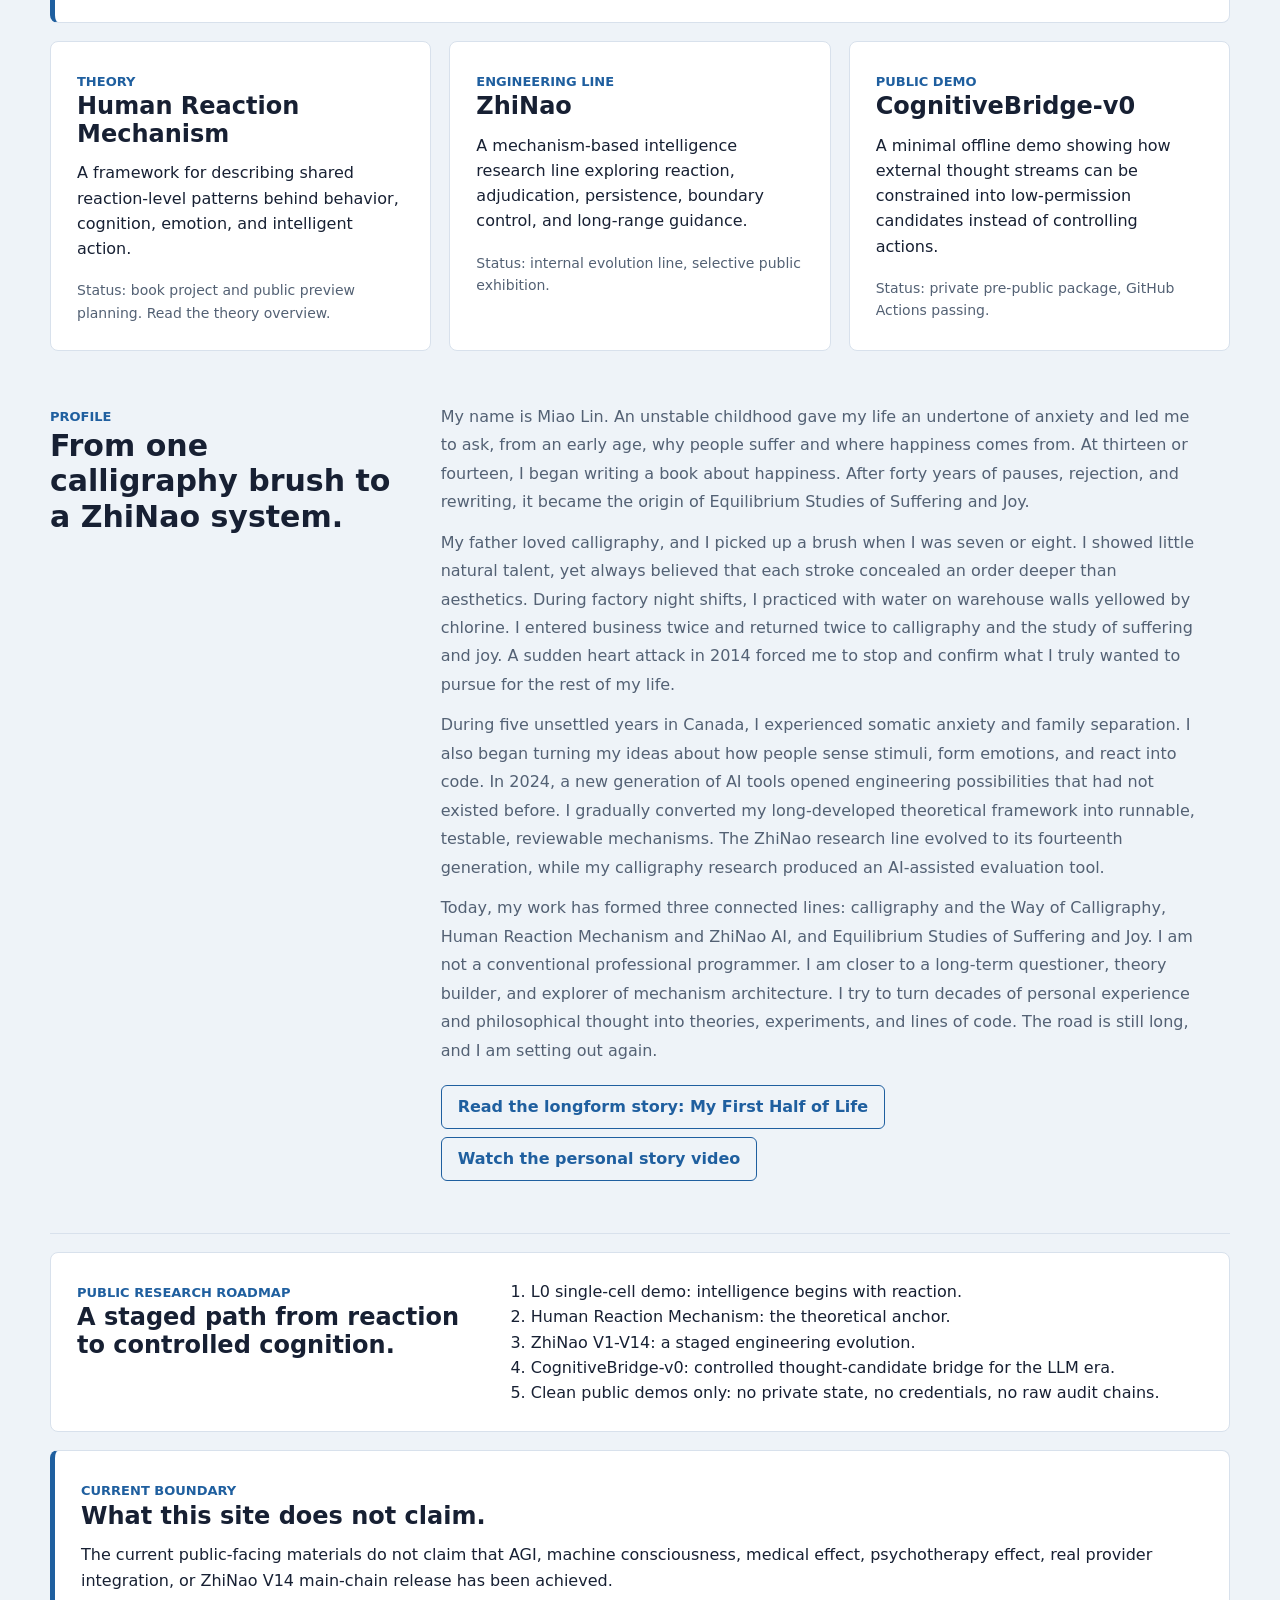
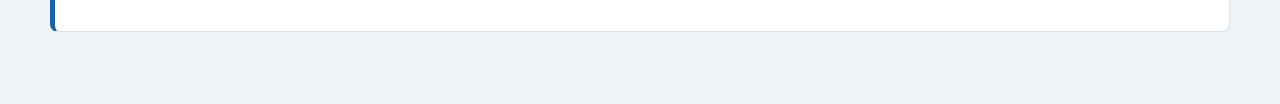
==== commit 0c208f8f: "Publish public ZhiNao progress update" ====
--- a/index.html
+++ b/index.html
@@ -18,6 +18,7 @@
       <nav aria-label="Primary navigation">
         <a href="#about">About</a>
         <a href="#research">Research</a>
+        <a href="#updates">Latest</a>
         <a href="#roadmap">Roadmap</a>
         <a href="#boundary">Boundary</a>
       </nav>
@@ -74,9 +75,31 @@
           </div>
         </div>
       </aside>
-    </section>
-
-    <section id="research" class="research-grid" aria-label="Research areas">
+    </section>
+
+    <section id="updates" class="section-panel roadmap updates-panel" aria-labelledby="updates-title">
+      <div>
+        <span class="label">Public ZhiNao Updates</span>
+        <h2 id="updates-title">Public progress</h2>
+        <p>As of 2026-08-19, the first round of public-entry work is complete.</p>
+        <p class="status">Next: use real visits and feedback to choose the smallest next public package, without opening the full asset base.</p>
+      </div>
+      <div>
+        <ol>
+          <li>Both root READMEs now provide six paths: video, offline demo, minimum evidence, public boundary, homepage, and feedback.</li>
+          <li>GitHub now has discovery topics, the v0.1.0 release, and a profile pin.</li>
+          <li>We are observing real visits and feedback; Discussions remain off, and no LICENSE is currently provided.</li>
+          <li>V14 is currently working toward an internally defined threshold for direct evidence over a long horizon: with the candidate-control comparison, environment, time horizon, missing-data, and aggregation rules explicitly specified, it is testing whether the same information advantage remains discernible after the predefined long-horizon threshold is exceeded, while also forming an auditable alignment with changes in downstream scores and shifts in strategic tendencies.</li>
+        </ol>
+        <div class="mini-actions">
+          <a href="https://github.com/laoxin99/cognitive-bridge-v0-public">Open GitHub repository</a>
+          <a href="https://gitee.com/miaolin99/cognitive-bridge-v0-public">Open Gitee mirror</a>
+          <a href="https://github.com/laoxin99/cognitive-bridge-v0-public/releases/tag/v0.1.0">View v0.1.0 release</a>
+        </div>
+      </div>
+    </section>
+
+    <section id="research" class="research-grid" aria-label="Research areas">
       <article class="l0-entry">
         <span class="label">First Visual Entry</span>
         <h2>I am building an evolutionary research path toward AGI from Human Reaction Mechanism.</h2>
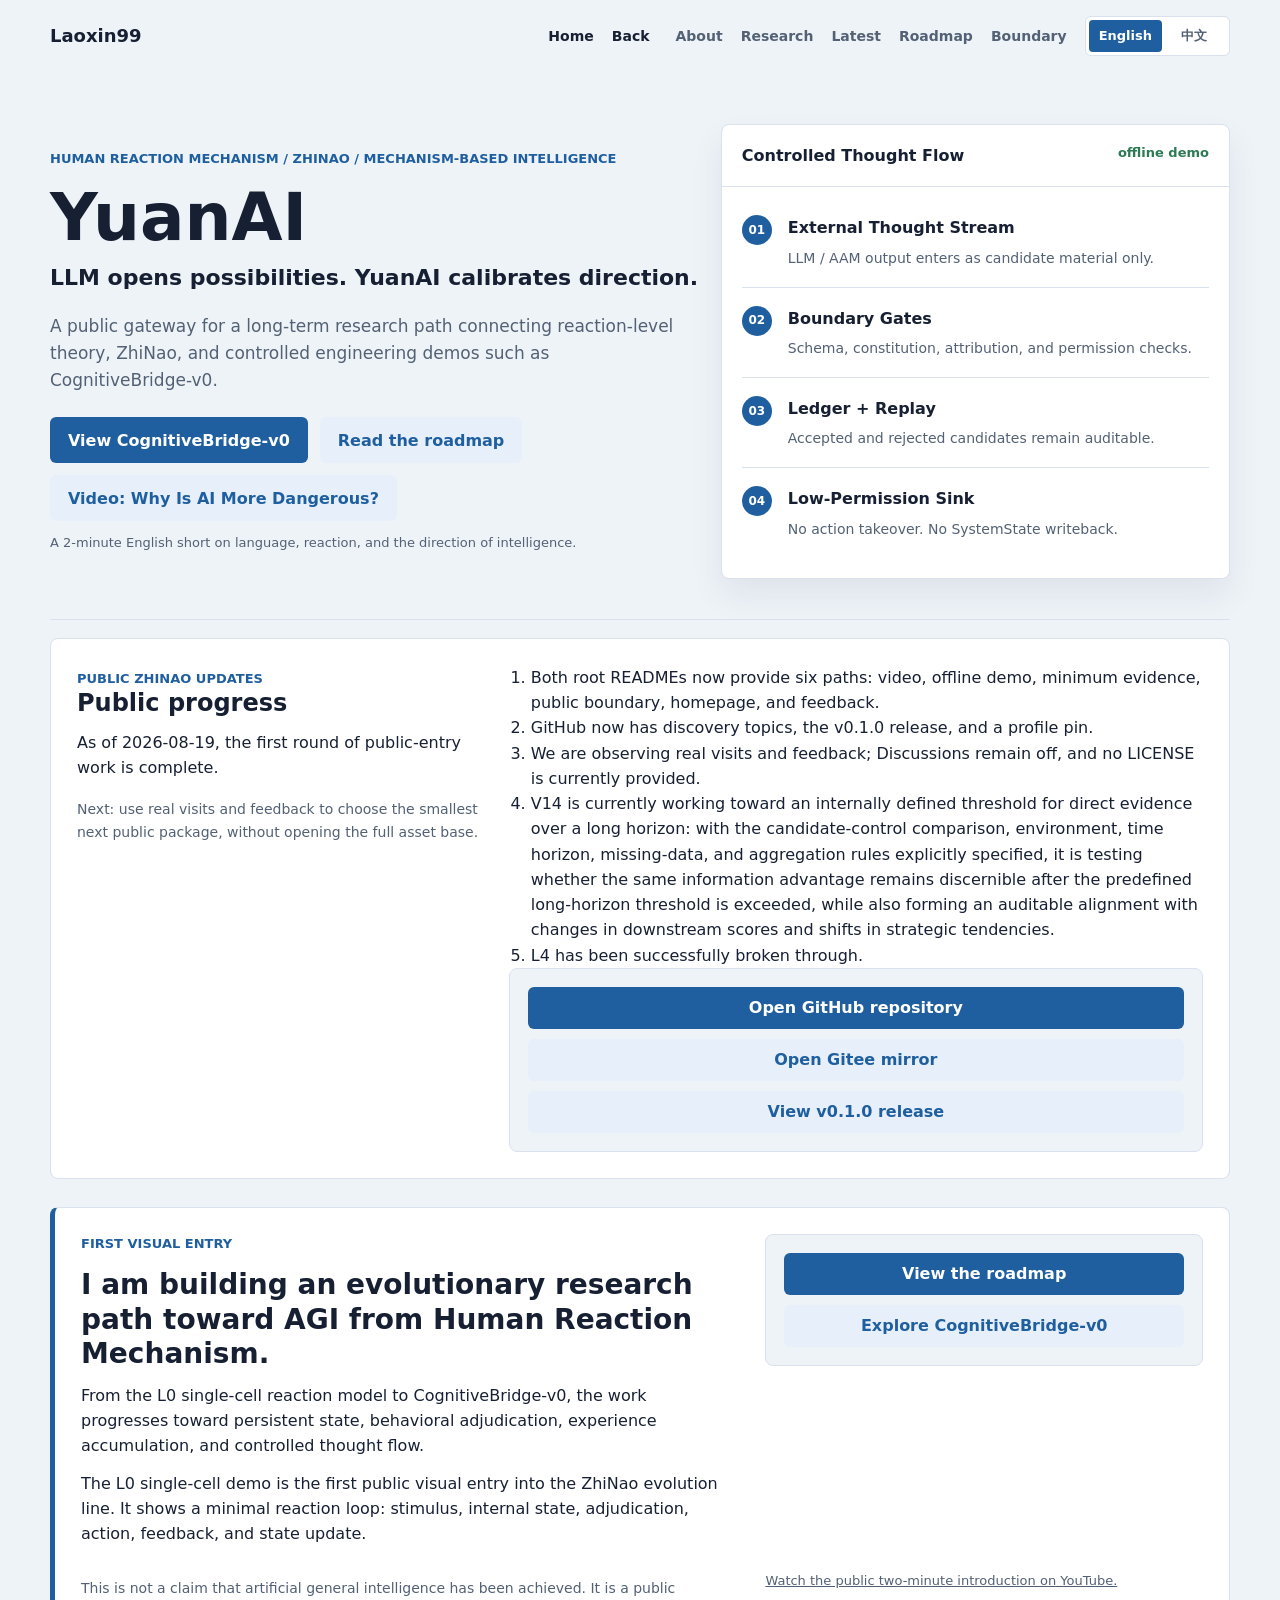
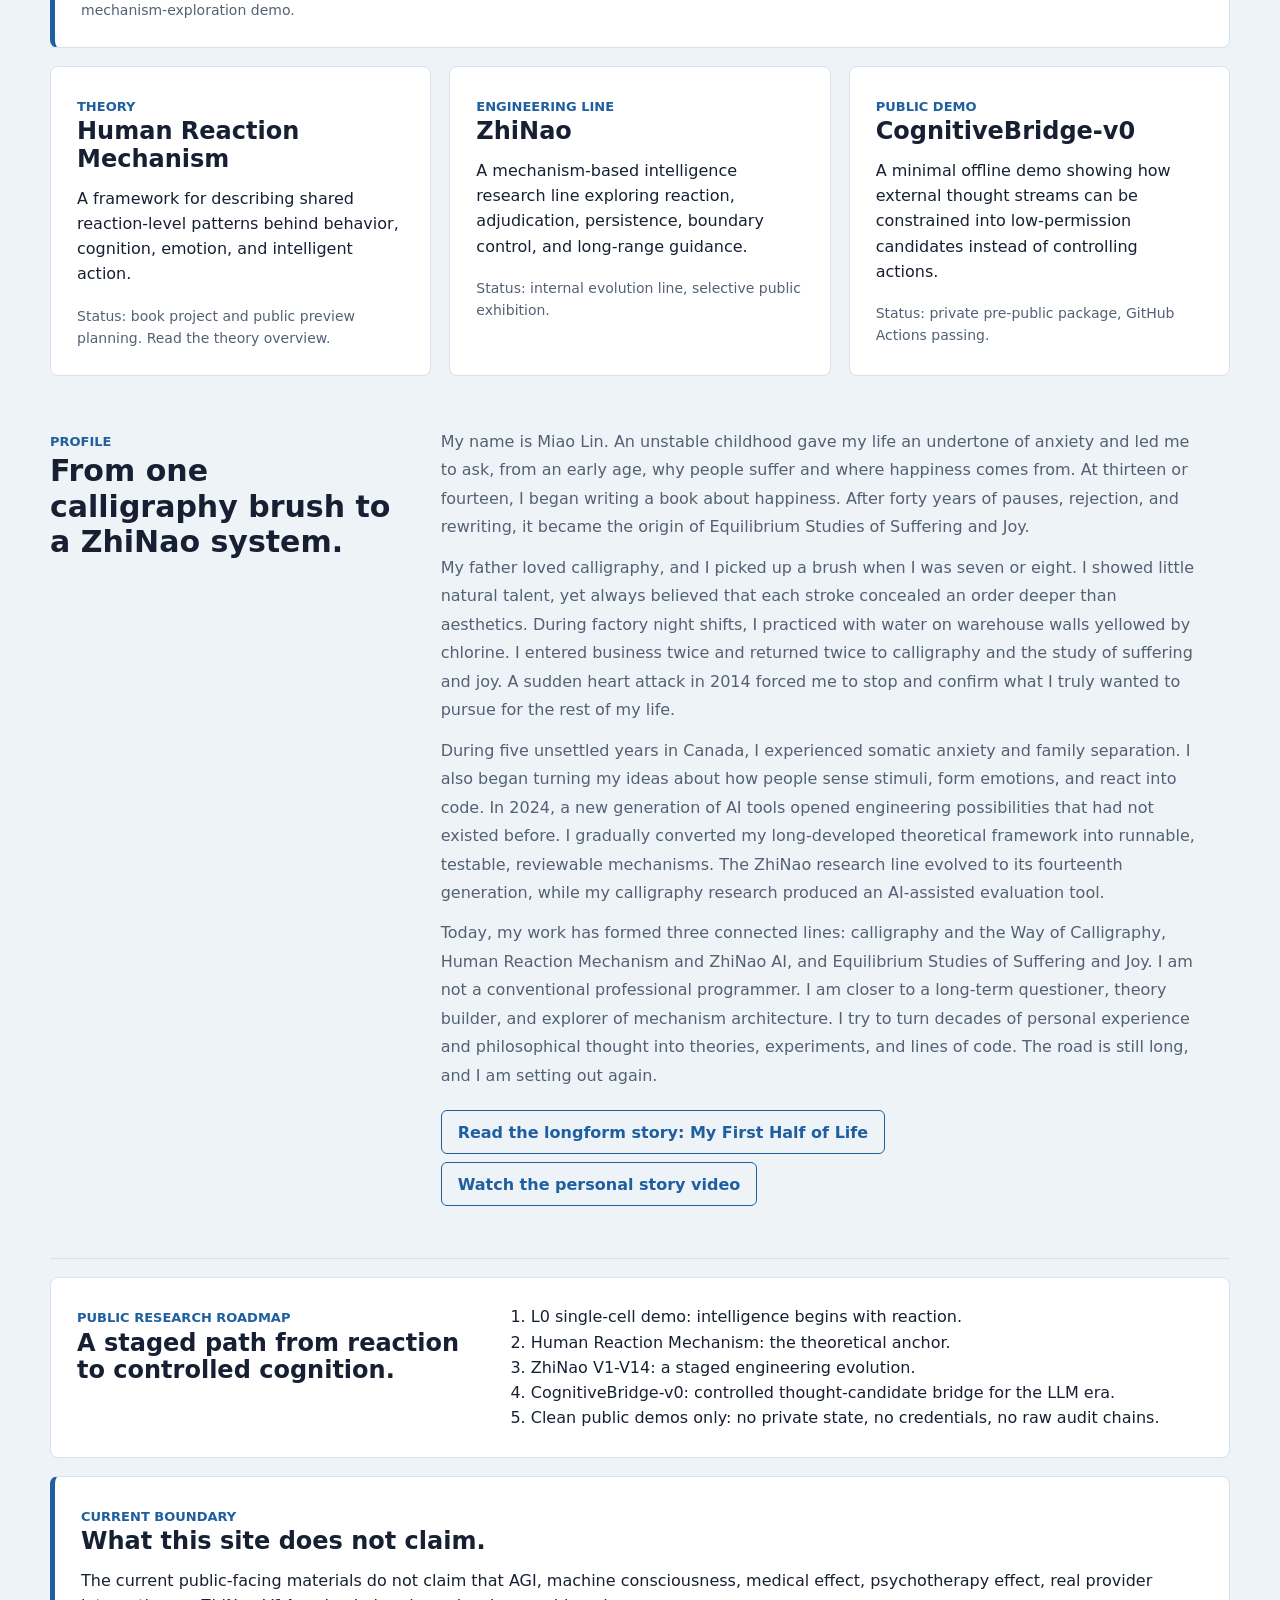
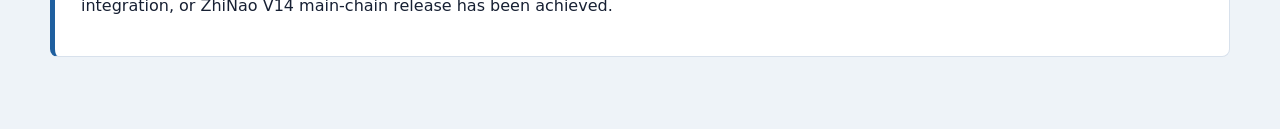
==== commit 5efe5f05: "Publish L4 public progress update" ====
--- a/index.html
+++ b/index.html
@@ -5,47 +5,47 @@
   <meta name="viewport" content="width=device-width, initial-scale=1">
   <title>Laoxin99 | Human Reaction Mechanism and ZhiNao</title>
   <meta name="description" content="A personal research gateway for Human Reaction Mechanism, ZhiNao, and mechanism-based intelligence.">
-  <link rel="stylesheet" href="styles.css?v=20260803-3">
+  <link rel="stylesheet" href="styles.css?v=20260803-3">
 </head>
 <body>
   <header class="site-header">
     <a class="brand" href="/">Laoxin99</a>
-    <div class="header-tools">
-      <div class="page-controls" aria-label="Page navigation">
-        <a href="index.html">Home</a>
-        <button type="button" onclick="if (history.length > 1) { history.back(); } else { location.href='index.html'; }">Back</button>
-      </div>
-      <nav aria-label="Primary navigation">
-        <a href="#about">About</a>
-        <a href="#research">Research</a>
-        <a href="#updates">Latest</a>
-        <a href="#roadmap">Roadmap</a>
-        <a href="#boundary">Boundary</a>
-      </nav>
-      <div class="language-switch" aria-label="Language">
-        <a href="index.html" lang="en" aria-current="true">English</a>
-        <a href="index-zh.html" lang="zh-CN">中文</a>
-      </div>
-    </div>
+    <div class="header-tools">
+      <div class="page-controls" aria-label="Page navigation">
+        <a href="index.html">Home</a>
+        <button type="button" onclick="if (history.length > 1) { history.back(); } else { location.href='index.html'; }">Back</button>
+      </div>
+      <nav aria-label="Primary navigation">
+        <a href="#about">About</a>
+        <a href="#research">Research</a>
+        <a href="#updates">Latest</a>
+        <a href="#roadmap">Roadmap</a>
+        <a href="#boundary">Boundary</a>
+      </nav>
+      <div class="language-switch" aria-label="Language">
+        <a href="index.html" lang="en" aria-current="true">English</a>
+        <a href="index-zh.html" lang="zh-CN">中文</a>
+      </div>
+    </div>
   </header>
 
   <main>
     <section class="hero">
       <div class="hero-copy">
         <p class="eyebrow">Human Reaction Mechanism / ZhiNao / Mechanism-Based Intelligence</p>
-        <h1 class="brand-title">YuanAI</h1>
-        <p class="brand-tagline">LLM opens possibilities. YuanAI calibrates direction.</p>
+        <h1 class="brand-title">YuanAI</h1>
+        <p class="brand-tagline">LLM opens possibilities. YuanAI calibrates direction.</p>
         <p class="lead">
           A public gateway for a long-term research path connecting reaction-level theory,
           ZhiNao, and controlled engineering demos such as CognitiveBridge-v0.
         </p>
-        <div class="actions">
-          <a class="primary-action" href="https://github.com/laoxin99/cognitive-bridge-v0-public">View CognitiveBridge-v0</a>
-          <a class="secondary-action" href="#roadmap">Read the roadmap</a>
-          <a class="secondary-action" href="https://youtu.be/4LL3pKtgA4Q" target="_blank" rel="noopener">Video: Why Is AI More Dangerous?</a>
-        </div>
-        <p class="video-note">A 2-minute English short on language, reaction, and the direction of intelligence.</p>
-      </div>
+        <div class="actions">
+          <a class="primary-action" href="https://github.com/laoxin99/cognitive-bridge-v0-public">View CognitiveBridge-v0</a>
+          <a class="secondary-action" href="#roadmap">Read the roadmap</a>
+          <a class="secondary-action" href="https://youtu.be/4LL3pKtgA4Q" target="_blank" rel="noopener">Video: Why Is AI More Dangerous?</a>
+        </div>
+        <p class="video-note">A 2-minute English short on language, reaction, and the direction of intelligence.</p>
+      </div>
 
       <aside class="trace-card" aria-label="Mechanism flow preview">
         <div class="trace-header">
@@ -75,50 +75,51 @@
           </div>
         </div>
       </aside>
-    </section>
-
-    <section id="updates" class="section-panel roadmap updates-panel" aria-labelledby="updates-title">
-      <div>
-        <span class="label">Public ZhiNao Updates</span>
-        <h2 id="updates-title">Public progress</h2>
-        <p>As of 2026-08-19, the first round of public-entry work is complete.</p>
-        <p class="status">Next: use real visits and feedback to choose the smallest next public package, without opening the full asset base.</p>
-      </div>
-      <div>
-        <ol>
-          <li>Both root READMEs now provide six paths: video, offline demo, minimum evidence, public boundary, homepage, and feedback.</li>
-          <li>GitHub now has discovery topics, the v0.1.0 release, and a profile pin.</li>
-          <li>We are observing real visits and feedback; Discussions remain off, and no LICENSE is currently provided.</li>
-          <li>V14 is currently working toward an internally defined threshold for direct evidence over a long horizon: with the candidate-control comparison, environment, time horizon, missing-data, and aggregation rules explicitly specified, it is testing whether the same information advantage remains discernible after the predefined long-horizon threshold is exceeded, while also forming an auditable alignment with changes in downstream scores and shifts in strategic tendencies.</li>
-        </ol>
-        <div class="mini-actions">
-          <a href="https://github.com/laoxin99/cognitive-bridge-v0-public">Open GitHub repository</a>
-          <a href="https://gitee.com/miaolin99/cognitive-bridge-v0-public">Open Gitee mirror</a>
-          <a href="https://github.com/laoxin99/cognitive-bridge-v0-public/releases/tag/v0.1.0">View v0.1.0 release</a>
-        </div>
-      </div>
-    </section>
-
-    <section id="research" class="research-grid" aria-label="Research areas">
+    </section>
+
+    <section id="updates" class="section-panel roadmap updates-panel" aria-labelledby="updates-title">
+      <div>
+        <span class="label">Public ZhiNao Updates</span>
+        <h2 id="updates-title">Public progress</h2>
+        <p>As of 2026-08-19, the first round of public-entry work is complete.</p>
+        <p class="status">Next: use real visits and feedback to choose the smallest next public package, without opening the full asset base.</p>
+      </div>
+      <div>
+        <ol>
+          <li>Both root READMEs now provide six paths: video, offline demo, minimum evidence, public boundary, homepage, and feedback.</li>
+          <li>GitHub now has discovery topics, the v0.1.0 release, and a profile pin.</li>
+          <li>We are observing real visits and feedback; Discussions remain off, and no LICENSE is currently provided.</li>
+          <li>V14 is currently working toward an internally defined threshold for direct evidence over a long horizon: with the candidate-control comparison, environment, time horizon, missing-data, and aggregation rules explicitly specified, it is testing whether the same information advantage remains discernible after the predefined long-horizon threshold is exceeded, while also forming an auditable alignment with changes in downstream scores and shifts in strategic tendencies.</li>
+          <li>L4 has been successfully broken through.</li>
+        </ol>
+        <div class="mini-actions">
+          <a href="https://github.com/laoxin99/cognitive-bridge-v0-public">Open GitHub repository</a>
+          <a href="https://gitee.com/miaolin99/cognitive-bridge-v0-public">Open Gitee mirror</a>
+          <a href="https://github.com/laoxin99/cognitive-bridge-v0-public/releases/tag/v0.1.0">View v0.1.0 release</a>
+        </div>
+      </div>
+    </section>
+
+    <section id="research" class="research-grid" aria-label="Research areas">
       <article class="l0-entry">
-        <span class="label">First Visual Entry</span>
-        <h2>I am building an evolutionary research path toward AGI from Human Reaction Mechanism.</h2>
-        <p>
-          From the L0 single-cell reaction model to CognitiveBridge-v0, the work progresses
-          toward persistent state, behavioral adjudication, experience accumulation, and controlled thought flow.
-        </p>
-        <p>
-          The L0 single-cell demo is the first public visual entry into the ZhiNao evolution line.
-          It shows a minimal reaction loop: stimulus, internal state, adjudication, action, feedback, and state update.
+        <span class="label">First Visual Entry</span>
+        <h2>I am building an evolutionary research path toward AGI from Human Reaction Mechanism.</h2>
+        <p>
+          From the L0 single-cell reaction model to CognitiveBridge-v0, the work progresses
+          toward persistent state, behavioral adjudication, experience accumulation, and controlled thought flow.
+        </p>
+        <p>
+          The L0 single-cell demo is the first public visual entry into the ZhiNao evolution line.
+          It shows a minimal reaction loop: stimulus, internal state, adjudication, action, feedback, and state update.
         </p>
         <p class="status">
-          This is not a claim that artificial general intelligence has been achieved. It is a public mechanism-exploration demo.
+          This is not a claim that artificial general intelligence has been achieved. It is a public mechanism-exploration demo.
         </p>
         <div class="mini-actions">
-          <a href="#roadmap">View the roadmap</a>
-          <a href="https://github.com/laoxin99/cognitive-bridge-v0-public">Explore CognitiveBridge-v0</a>
-        </div>
-        <p class="video-note"><a href="https://youtu.be/4LL3pKtgA4Q" target="_blank" rel="noopener">Watch the public two-minute introduction on YouTube.</a></p>
+          <a href="#roadmap">View the roadmap</a>
+          <a href="https://github.com/laoxin99/cognitive-bridge-v0-public">Explore CognitiveBridge-v0</a>
+        </div>
+        <p class="video-note"><a href="https://youtu.be/4LL3pKtgA4Q" target="_blank" rel="noopener">Watch the public two-minute introduction on YouTube.</a></p>
       </article>
 
       <article class="linked-panel">
@@ -155,25 +156,25 @@
 
     <section id="about" class="about-section" aria-labelledby="about-title">
       <div class="about-heading">
-        <span class="label">Profile</span>
-        <h2 id="about-title">From one calligraphy brush to a ZhiNao system.</h2>
+        <span class="label">Profile</span>
+        <h2 id="about-title">From one calligraphy brush to a ZhiNao system.</h2>
       </div>
       <div class="about-copy">
         <p>
-          My name is Miao Lin. An unstable childhood gave my life an undertone of anxiety and led me to ask, from an early age, why people suffer and where happiness comes from. At thirteen or fourteen, I began writing a book about happiness. After forty years of pauses, rejection, and rewriting, it became the origin of Equilibrium Studies of Suffering and Joy.
-        </p>
-        <p>
-          My father loved calligraphy, and I picked up a brush when I was seven or eight. I showed little natural talent, yet always believed that each stroke concealed an order deeper than aesthetics. During factory night shifts, I practiced with water on warehouse walls yellowed by chlorine. I entered business twice and returned twice to calligraphy and the study of suffering and joy. A sudden heart attack in 2014 forced me to stop and confirm what I truly wanted to pursue for the rest of my life.
-        </p>
-        <p>
-          During five unsettled years in Canada, I experienced somatic anxiety and family separation. I also began turning my ideas about how people sense stimuli, form emotions, and react into code. In 2024, a new generation of AI tools opened engineering possibilities that had not existed before. I gradually converted my long-developed theoretical framework into runnable, testable, reviewable mechanisms. The ZhiNao research line evolved to its fourteenth generation, while my calligraphy research produced an AI-assisted evaluation tool.
-        </p>
-        <p>
-          Today, my work has formed three connected lines: calligraphy and the Way of Calligraphy, Human Reaction Mechanism and ZhiNao AI, and Equilibrium Studies of Suffering and Joy. I am not a conventional professional programmer. I am closer to a long-term questioner, theory builder, and explorer of mechanism architecture. I try to turn decades of personal experience and philosophical thought into theories, experiments, and lines of code. The road is still long, and I am setting out again.
-        </p>
-        <a class="story-link" href="my-first-half-life.html">Read the longform story: My First Half of Life</a>
-        <a class="story-link" href="https://youtu.be/RFLoA1-r97s" target="_blank" rel="noopener">Watch the personal story video</a>
-      </div>
+          My name is Miao Lin. An unstable childhood gave my life an undertone of anxiety and led me to ask, from an early age, why people suffer and where happiness comes from. At thirteen or fourteen, I began writing a book about happiness. After forty years of pauses, rejection, and rewriting, it became the origin of Equilibrium Studies of Suffering and Joy.
+        </p>
+        <p>
+          My father loved calligraphy, and I picked up a brush when I was seven or eight. I showed little natural talent, yet always believed that each stroke concealed an order deeper than aesthetics. During factory night shifts, I practiced with water on warehouse walls yellowed by chlorine. I entered business twice and returned twice to calligraphy and the study of suffering and joy. A sudden heart attack in 2014 forced me to stop and confirm what I truly wanted to pursue for the rest of my life.
+        </p>
+        <p>
+          During five unsettled years in Canada, I experienced somatic anxiety and family separation. I also began turning my ideas about how people sense stimuli, form emotions, and react into code. In 2024, a new generation of AI tools opened engineering possibilities that had not existed before. I gradually converted my long-developed theoretical framework into runnable, testable, reviewable mechanisms. The ZhiNao research line evolved to its fourteenth generation, while my calligraphy research produced an AI-assisted evaluation tool.
+        </p>
+        <p>
+          Today, my work has formed three connected lines: calligraphy and the Way of Calligraphy, Human Reaction Mechanism and ZhiNao AI, and Equilibrium Studies of Suffering and Joy. I am not a conventional professional programmer. I am closer to a long-term questioner, theory builder, and explorer of mechanism architecture. I try to turn decades of personal experience and philosophical thought into theories, experiments, and lines of code. The road is still long, and I am setting out again.
+        </p>
+        <a class="story-link" href="my-first-half-life.html">Read the longform story: My First Half of Life</a>
+        <a class="story-link" href="https://youtu.be/RFLoA1-r97s" target="_blank" rel="noopener">Watch the personal story video</a>
+      </div>
     </section>
 
     <section id="roadmap" class="section-panel roadmap">
